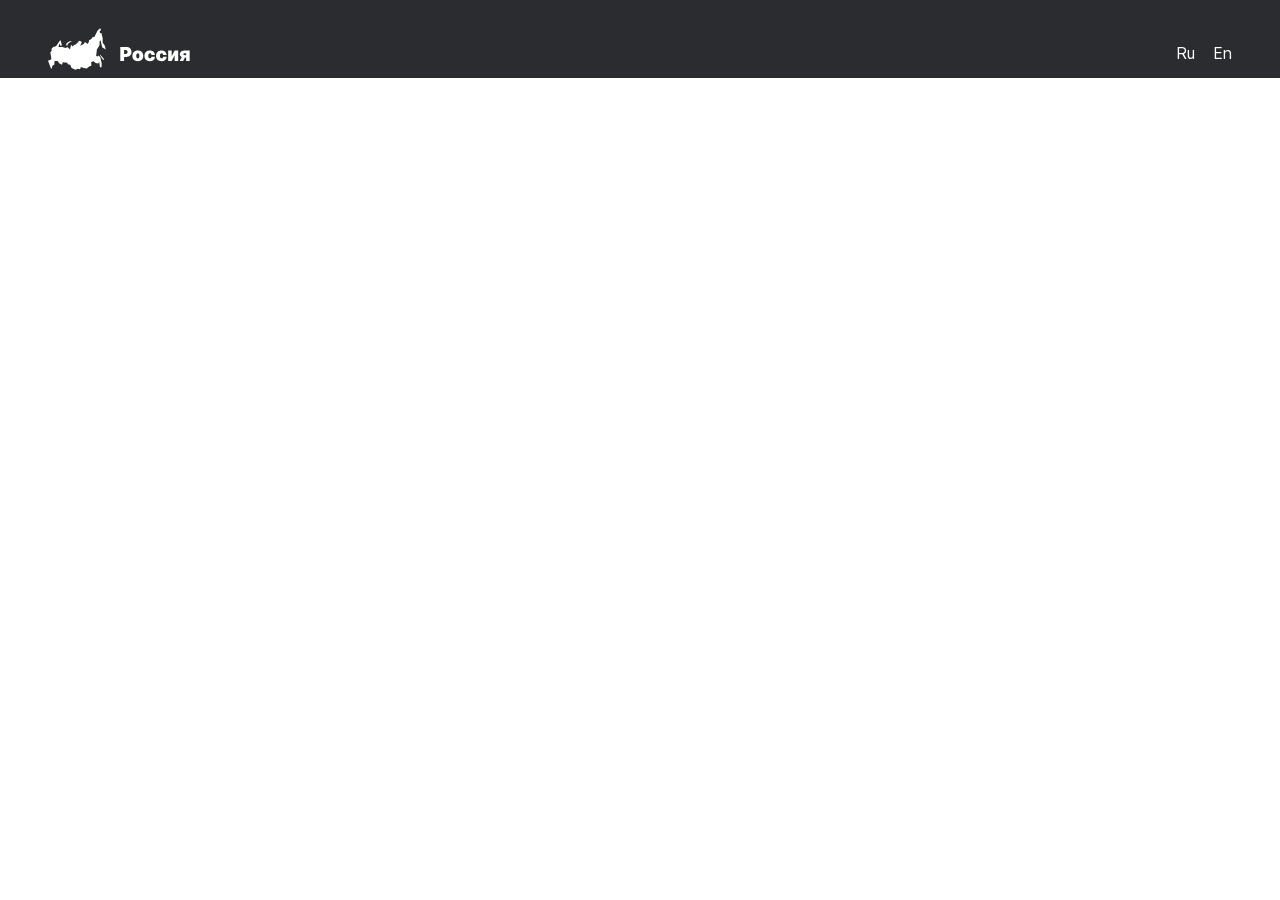
==== index.html @ d2af9303 "Block Header" ====
<!DOCTYPE html>
<html lang="ru">

<head>
  <meta charset="UTF-8" />
  <link rel="stylesheet" href="./pages/index.css" />
  <meta name="viewport" content="width=device-width, initial-scale=1.0" />
  <title>Научиться учиться</title>
</head>

<body>
  <div class="page">
    <header class="header">
      <img src="./images/header-logo.svg" alt="logo Russia Map" class="header__logo" />
      <ul class="header__langs">
        <li class="header__lang"><a class="header__lang-link" href="#">Ru</a></li> 
        <li class="header__lang"><a class="header__lang-link" href="#">En</a></li> 
      </ul>
    </header>
    <main class="content">

    </main>
  </div>
</body>


</body>

</html>
---- pages/index.css ----
@import url(../vendor/normalize.css);

@import url(../vendor/font.css);

@import url(../blocks/page/page.css);

@import url(../blocks/header/header.css);
@import url(../blocks/header/__lang-link/header__lang-link.css);
@import url(../blocks/header/__logo/header__logo.css);
@import url(../blocks/header/__lang/header__lang.css);
@import url(../blocks/header/__langs/header__langs.css);
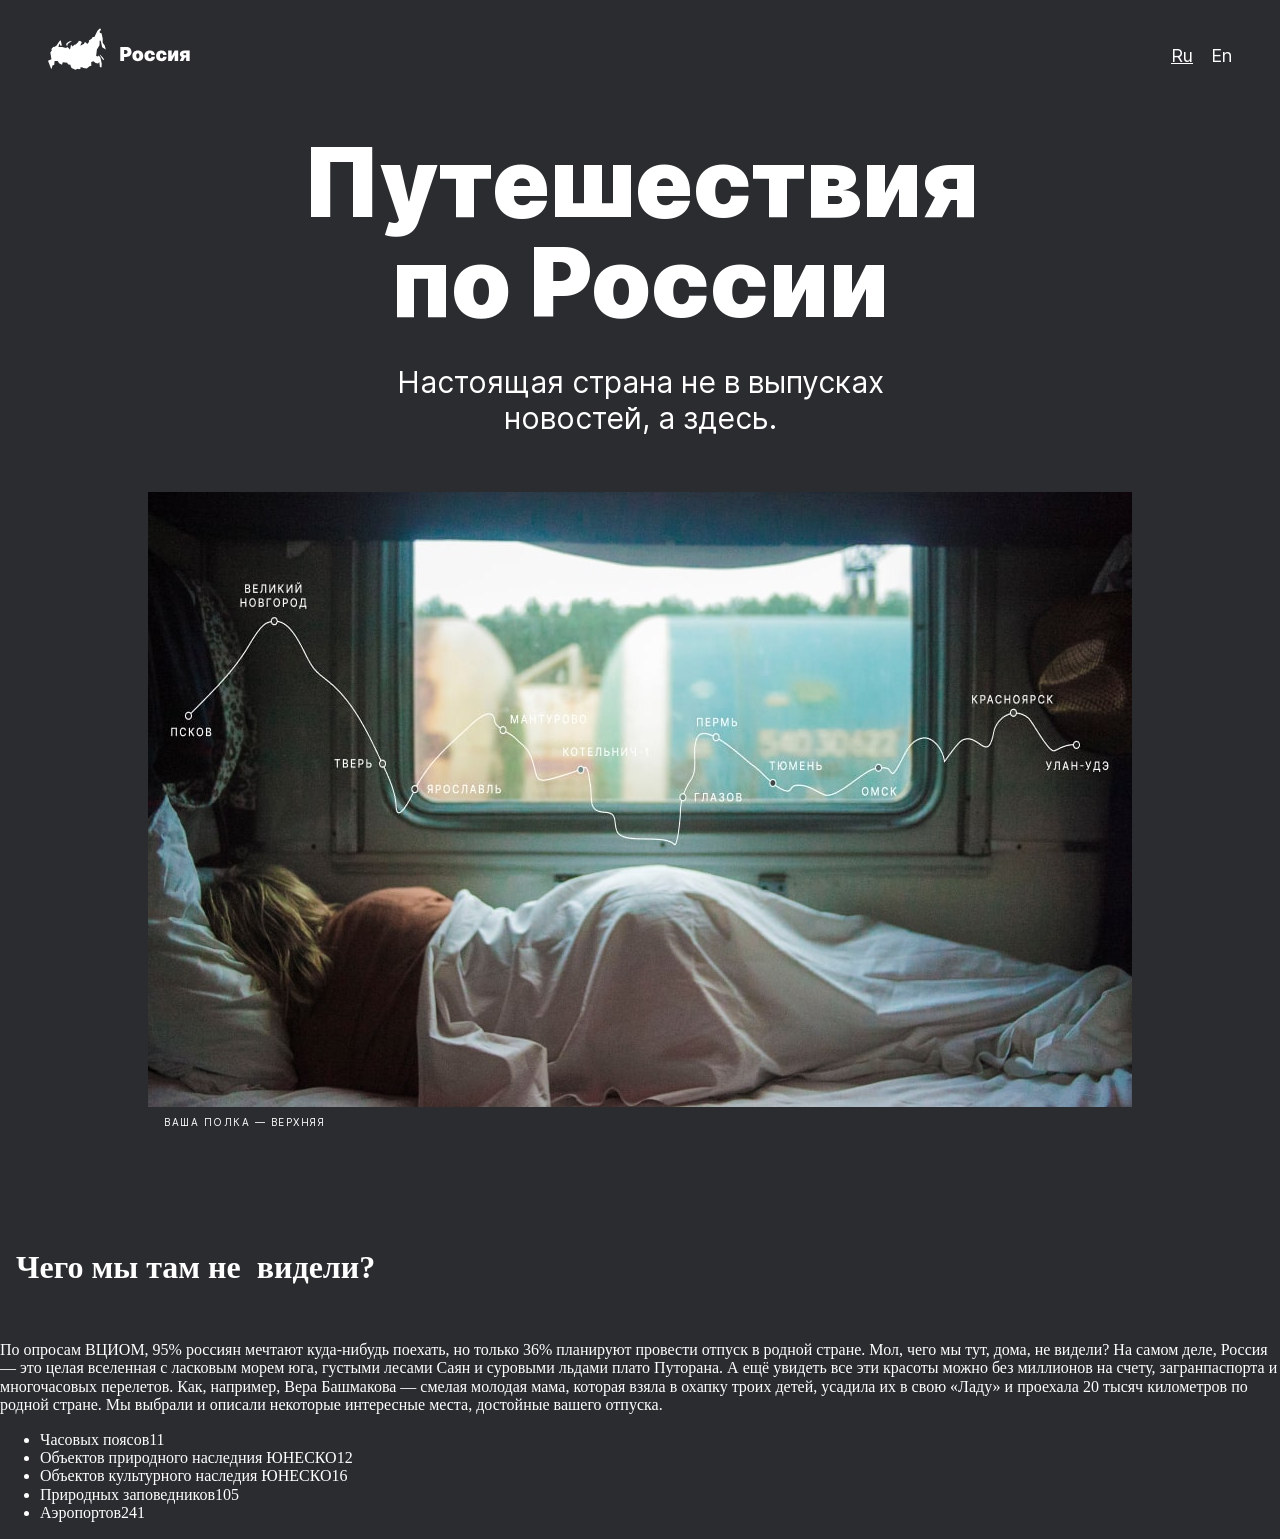
==== commit 2189c033: "Второй подход" ====
--- a/index.html
+++ b/index.html
@@ -13,11 +13,33 @@
     <header class="header">
       <img src="./images/header-logo.svg" alt="logo Russia Map" class="header__logo" />
       <ul class="header__langs">
-        <li class="header__lang"><a class="header__lang-link" href="#">Ru</a></li> 
+        <li class="header__lang"><a class="header__lang-link header__lang-link_active" href="#">Ru</a></li> 
         <li class="header__lang"><a class="header__lang-link" href="#">En</a></li> 
       </ul>
     </header>
     <main class="content">
+      <div class="lead">
+        <h1 class="lead__title">Путешествия по России</h1>
+        <h2 class="lead__subtitle">Настоящая страна не в выпусках новостей, а здесь.</h2>
+        <img src="./images/lead-polka.jpg" class="lead__image" alt="Photo train">
+        <p class="lead__caption">ваша полка — верхняя</p>
+      </div>
+      <div class="intro">
+        <h1 class="intro__title">Чего мы там не&nbsp; видели?</h1>
+        <p>
+          По опросам ВЦИОМ, 95% россиян мечтают куда-нибудь поехать, но только 36% планируют провести отпуск в родной стране. Мол, чего мы тут, дома, не видели? На самом деле, Россия — это целая вселенная с ласковым морем юга, густыми лесами Саян и суровыми льдами плато Путорана. А ещё увидеть все эти красоты можно без миллионов на счету, загранпаспорта и многочасовых перелетов. Как, например, Вера Башмакова — смелая молодая мама, которая взяла в охапку троих детей, усадила их в свою «Ладу» 
+          и проехала 20 тысяч километров по родной стране. Мы выбрали и описали некоторые интересные места, достойные вашего отпуска.
+        </p>
+        <ul class="intro__lists">
+          <li class="intro__list">Часовых поясов<span class="intro__list-light">11</span></li>
+          <li class="intro__list">Объектов природного наследния ЮНЕСКО<span class="intro__list-light">12</span></li>
+          <li class="intro__list">Объектов культурного наследия ЮНЕСКО<span class="intro__list-light">16</span></li>
+          <li class="intro__list">Природных заповедников<span class="intro__list-light">105</span></li>
+          <li class="intro__list">Аэропортов<span class="intro__list-light">241</span></li>
+        </ul>
+        
+
+      </div>
 
     </main>
   </div>
--- a/pages/index.css
+++ b/pages/index.css
@@ -8,4 +8,17 @@
 @import url(../blocks/header/__lang-link/header__lang-link.css);
 @import url(../blocks/header/__logo/header__logo.css);
 @import url(../blocks/header/__lang/header__lang.css);
-@import url(../blocks/header/__langs/header__langs.css);+@import url(../blocks/header/__langs/header__langs.css);
+@import url(../blocks/header/__lang-link/_active/header__lang-link_active.css);
+
+
+
+@import url(../blocks/lead/__caption/lead__caption.css);
+@import url(../blocks/lead/__image/lead__image.css);
+@import url(../blocks/lead/__subtitle/lead__subtitle.css);
+@import url(../blocks/lead/__title/lead__title.css);
+@import url(../blocks/lead/lead.css);
+
+@import url(../blocks/intro/__list/intro__list.css);
+@import url(../blocks/intro/__lists/intro__lists.css);
+@import url(../blocks/intro/__title/intro__title.css);
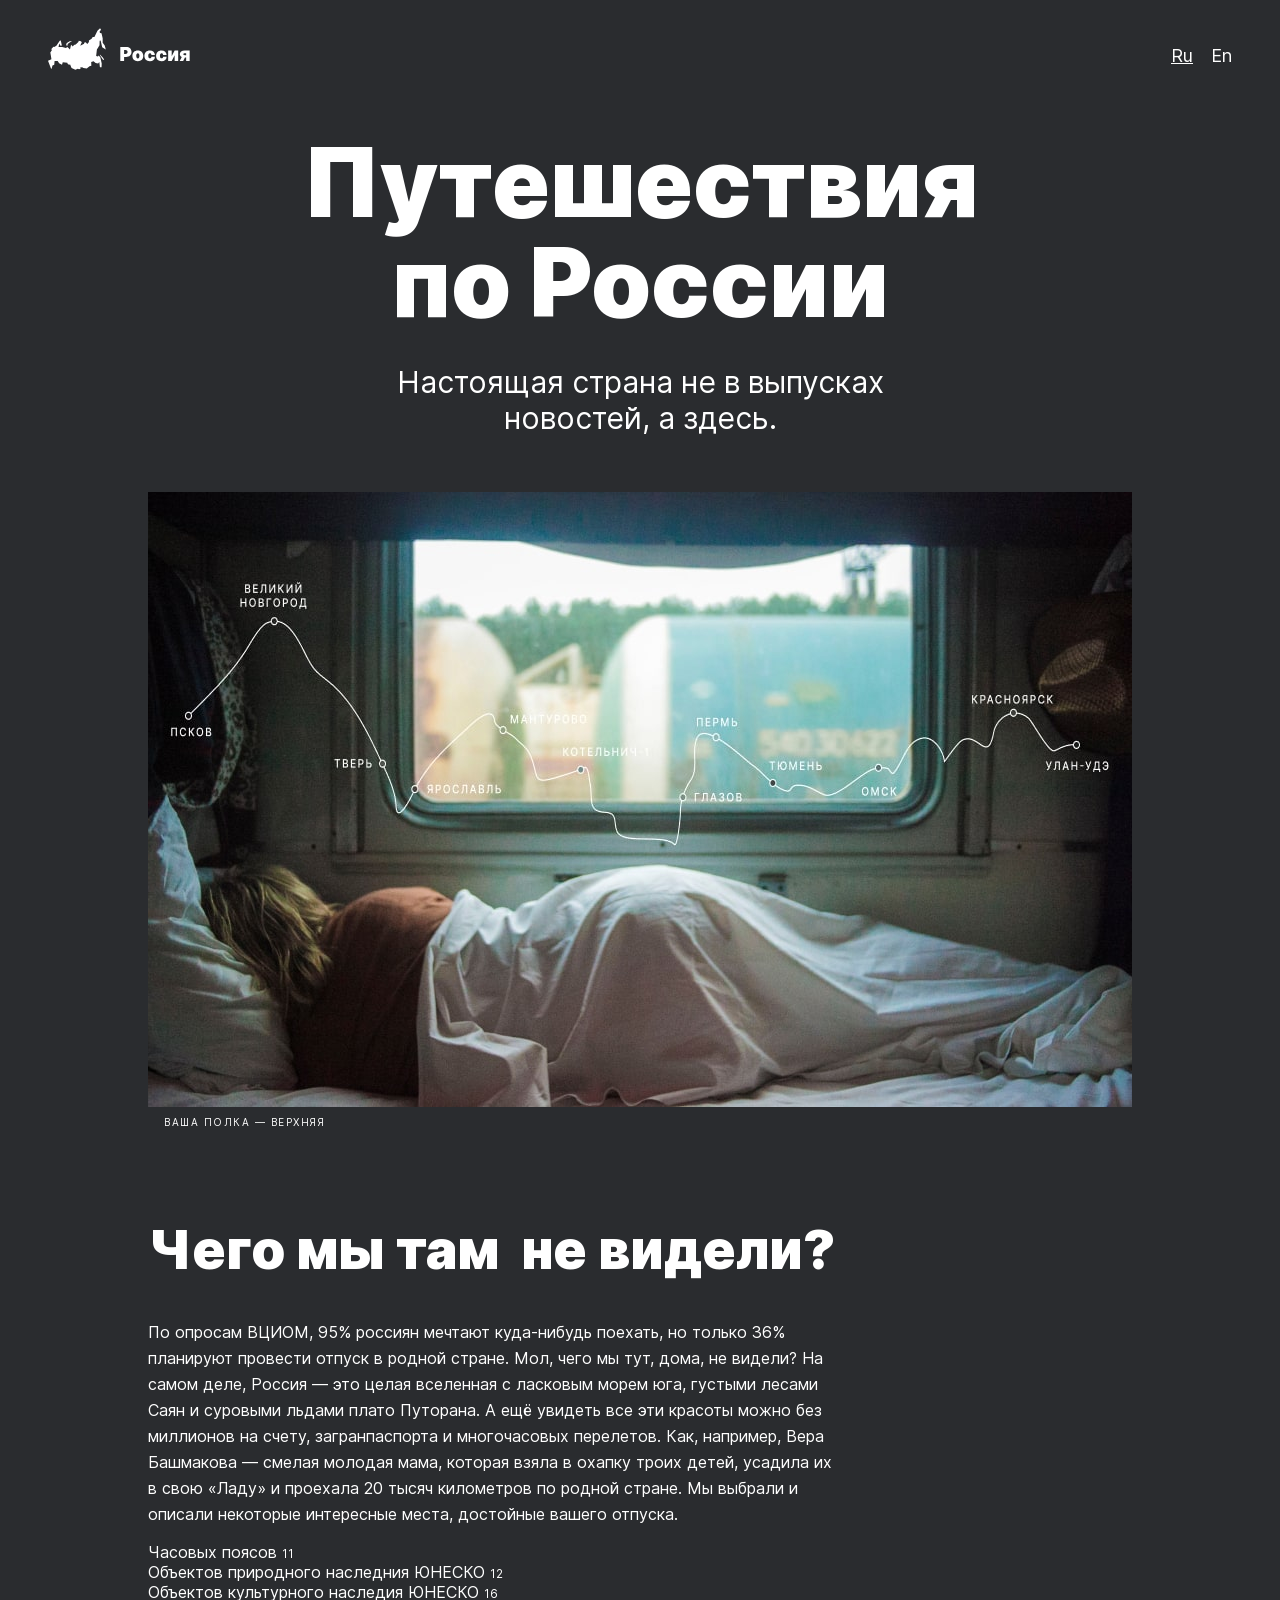
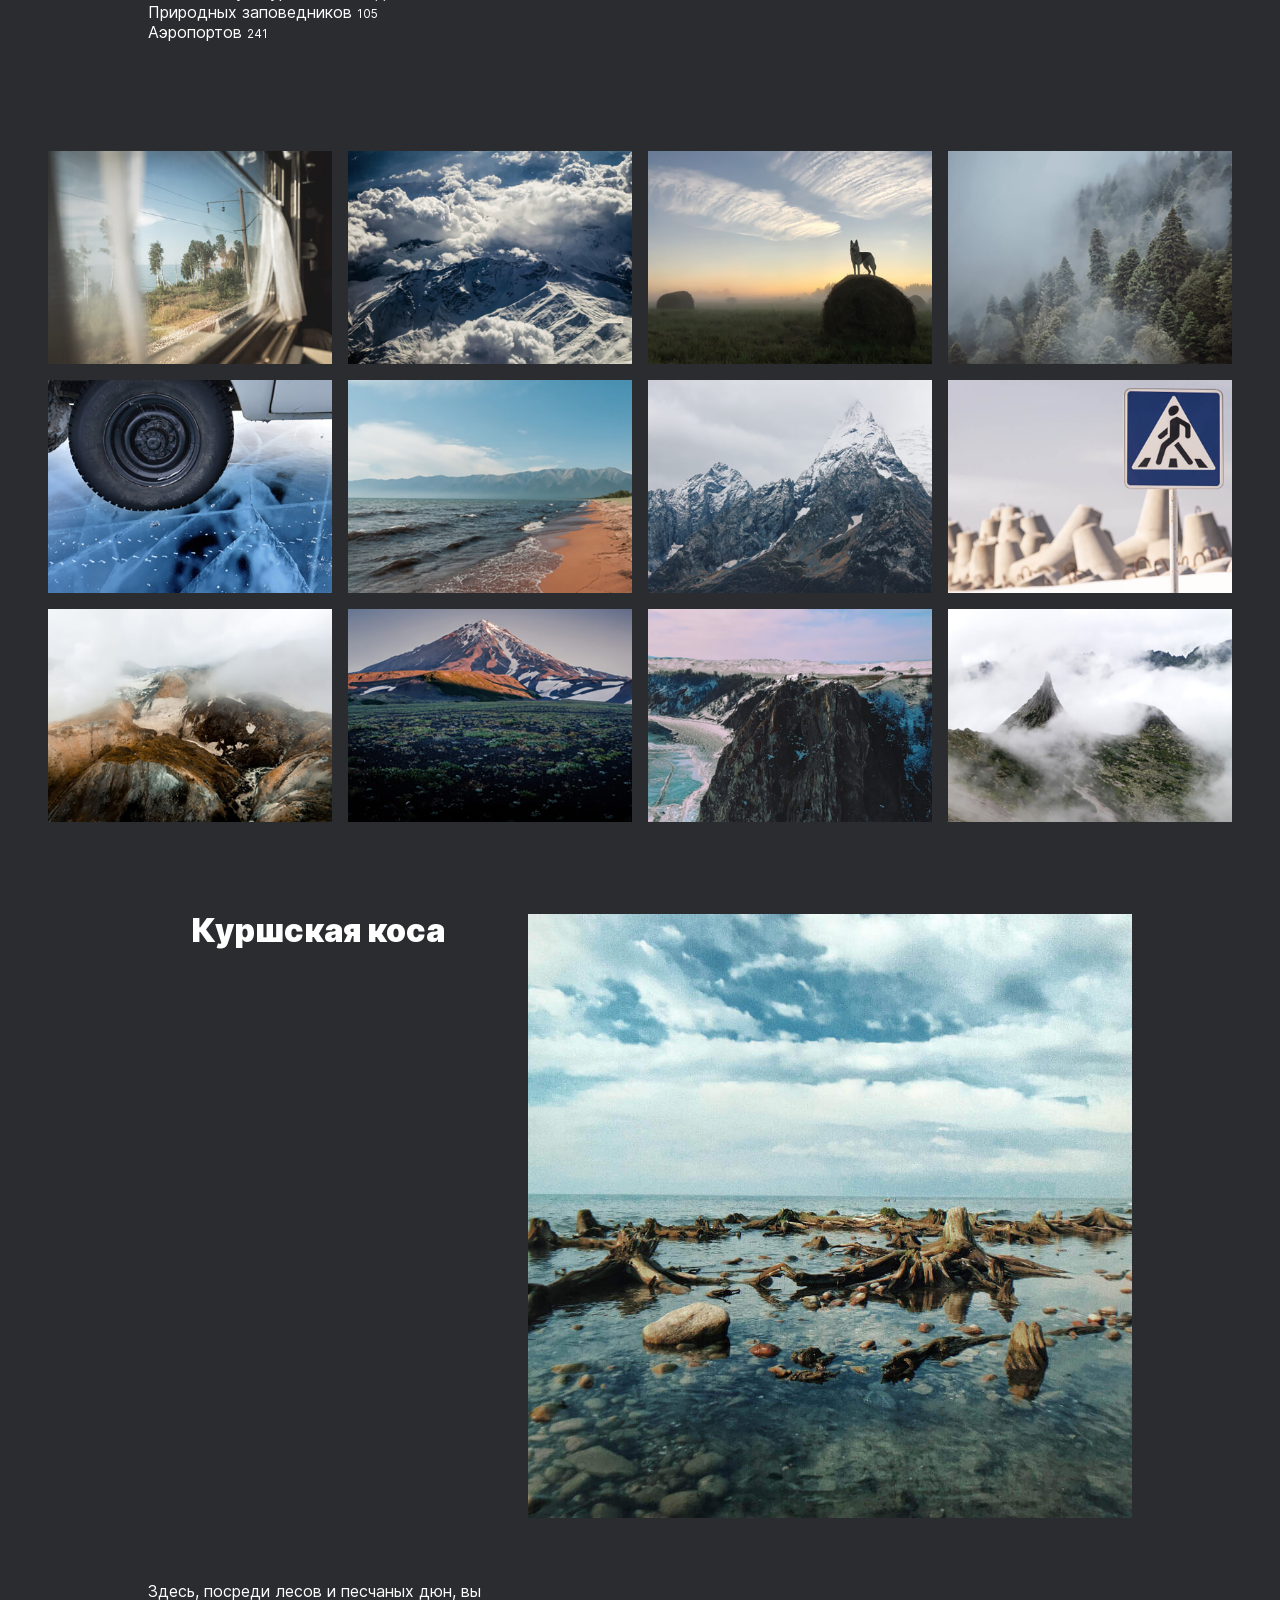
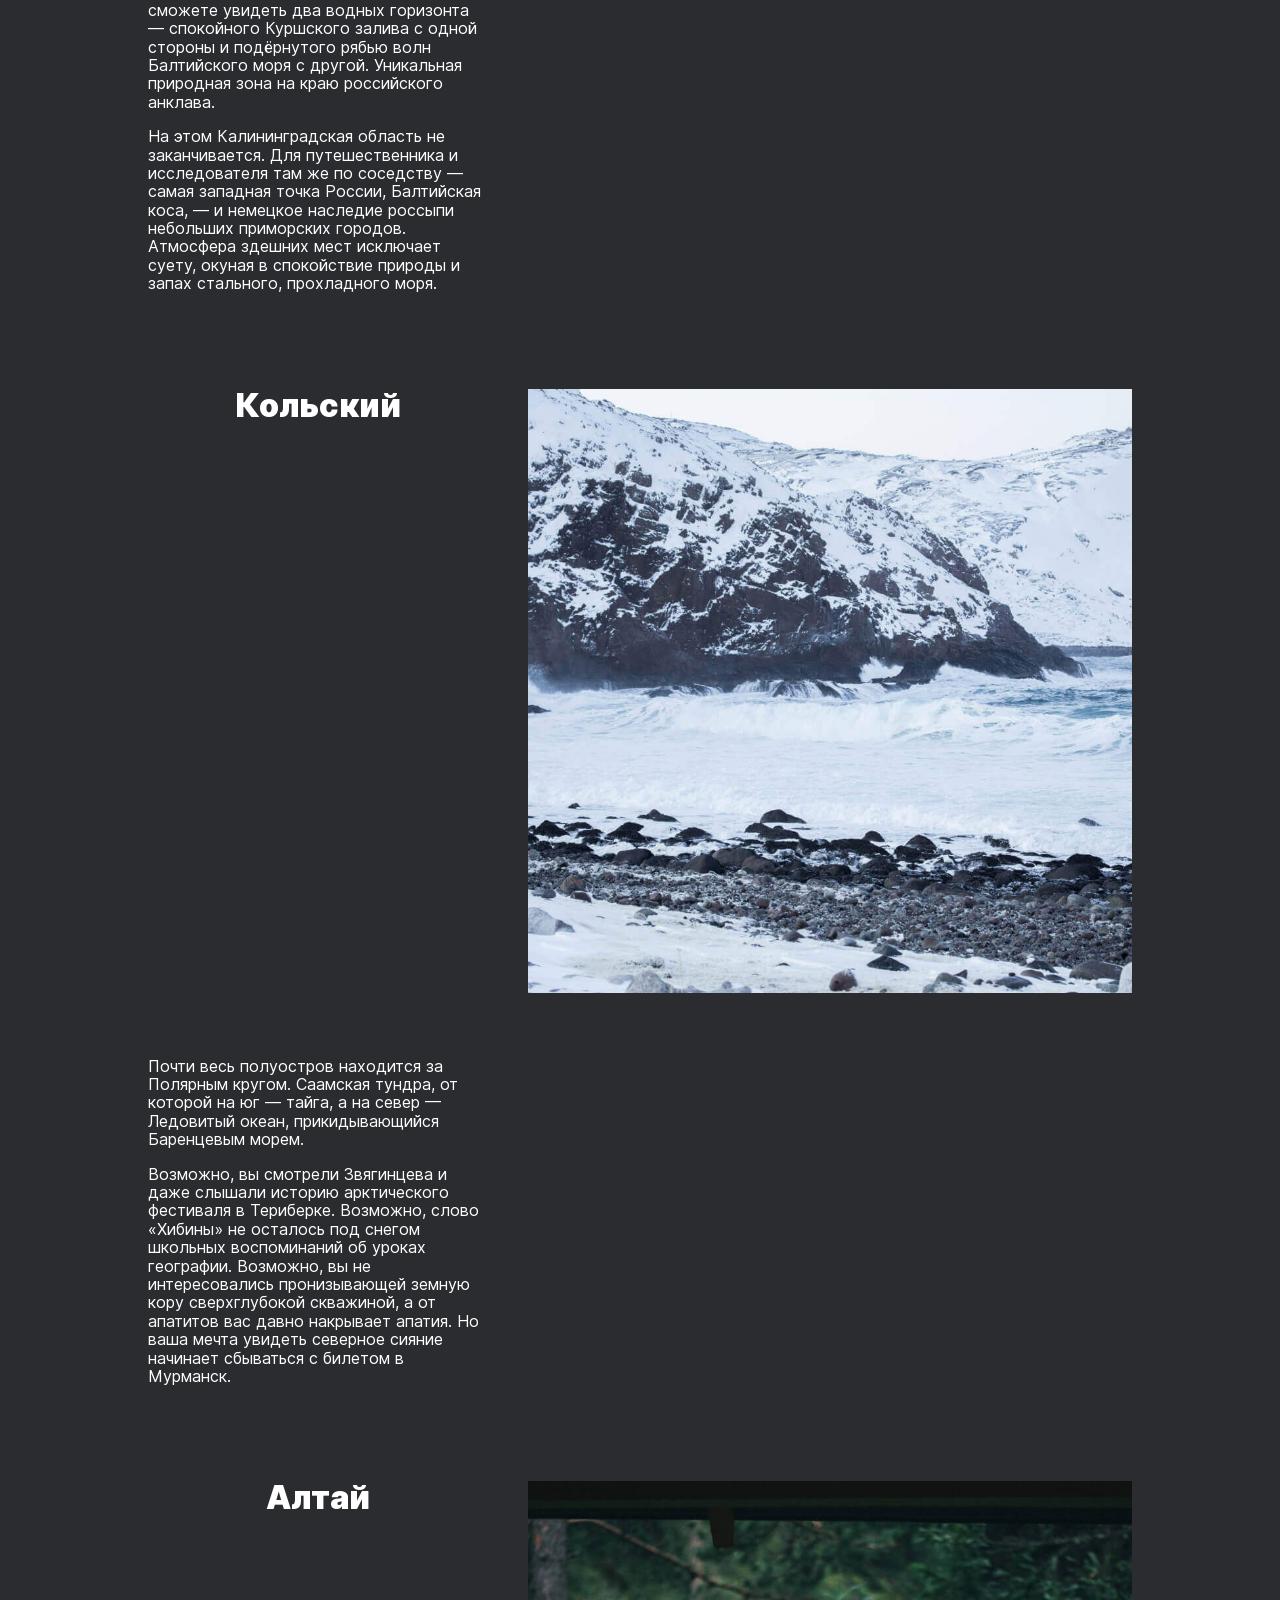
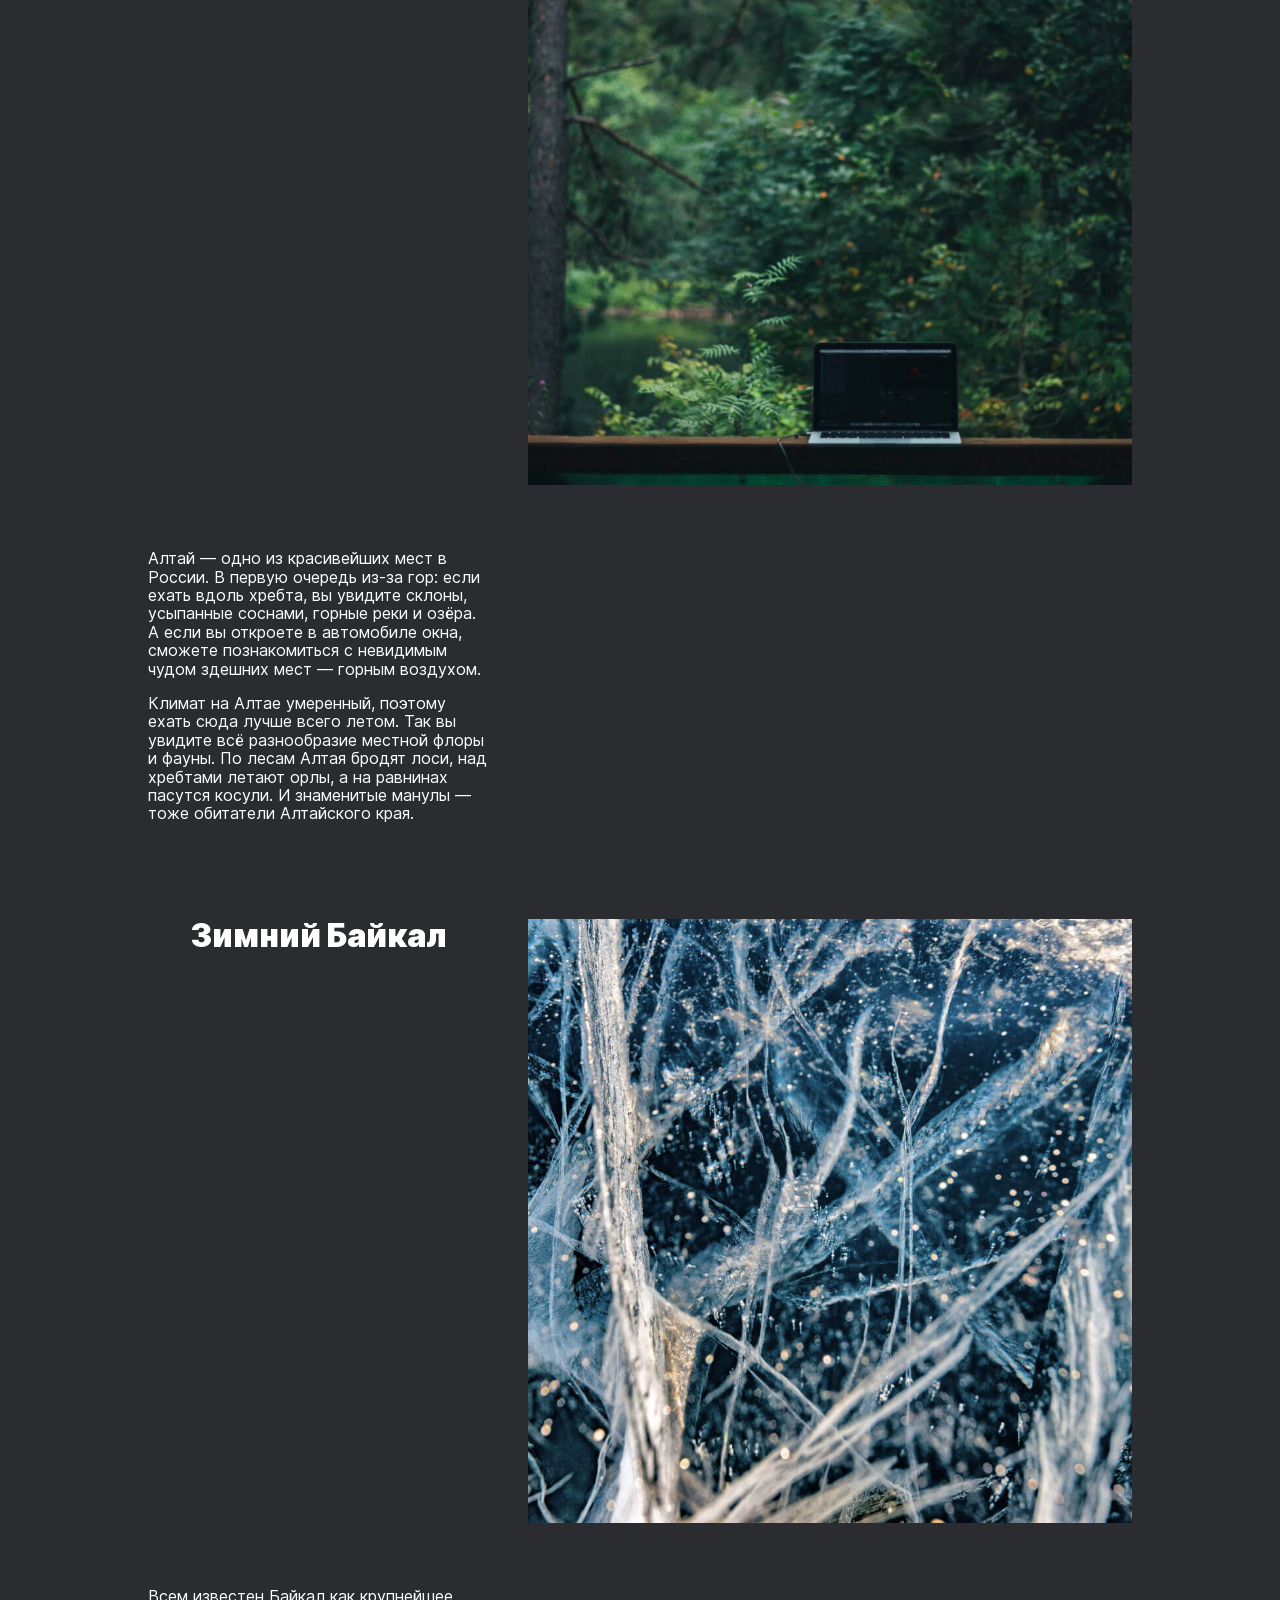
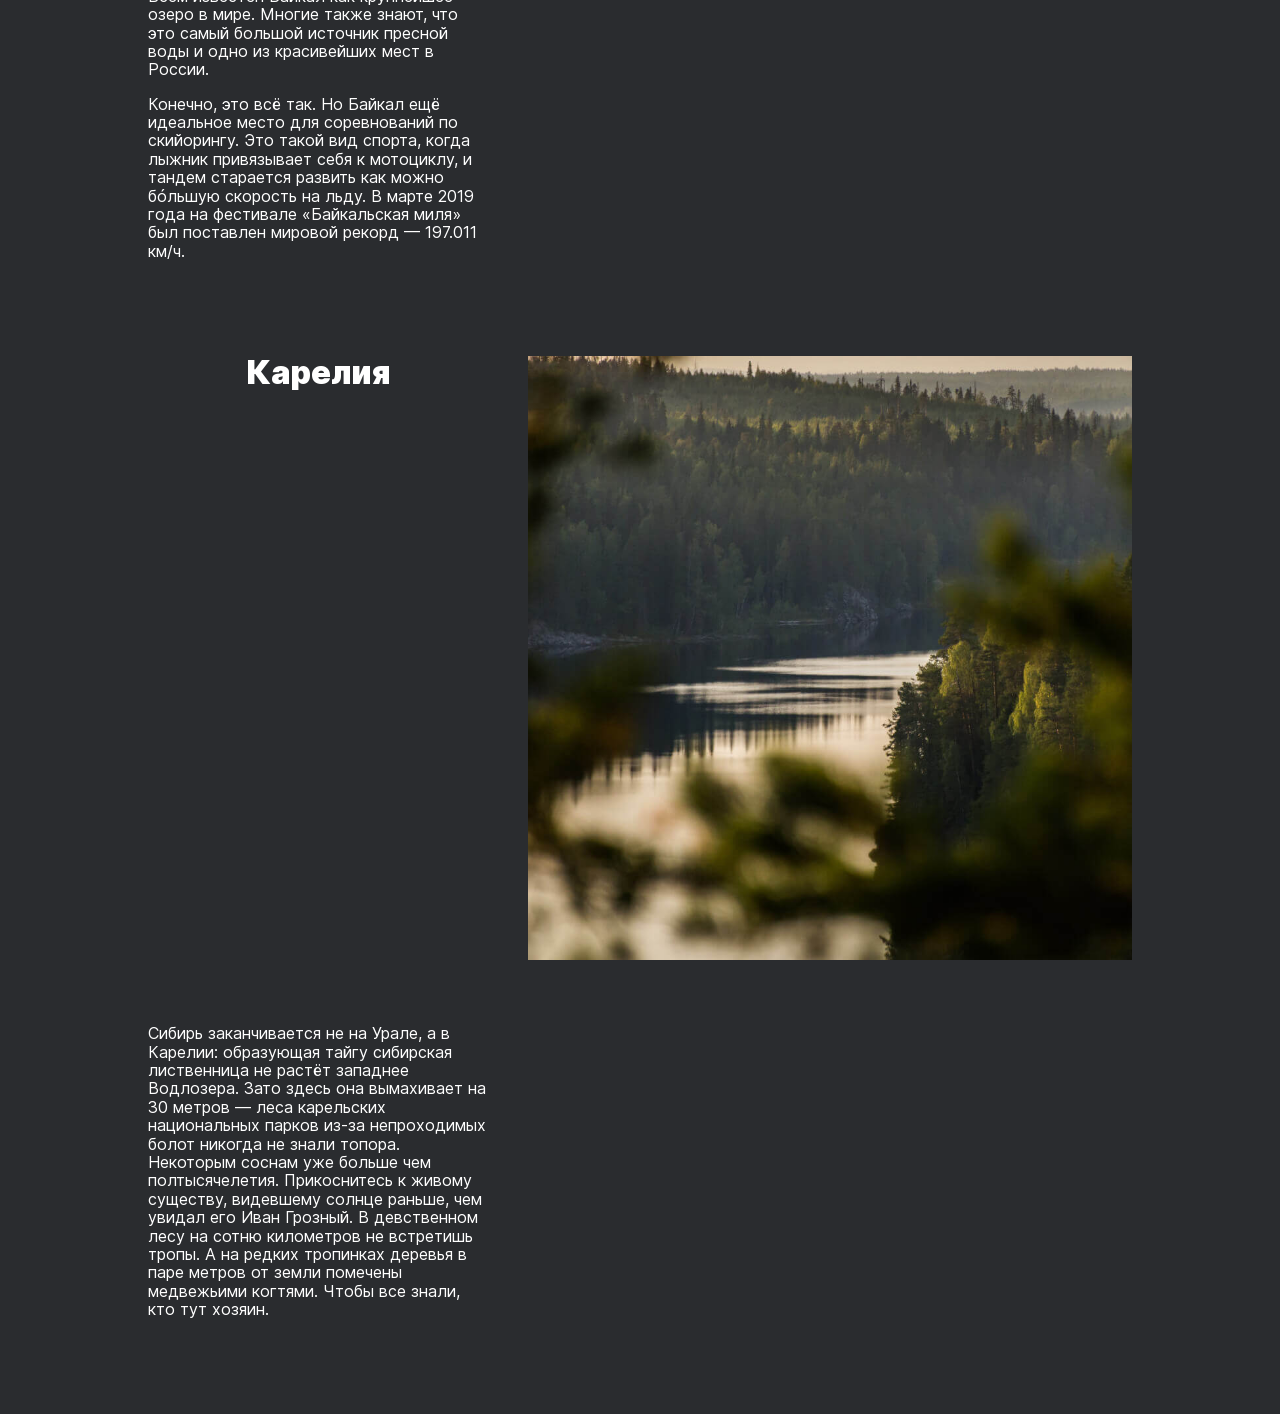
==== commit 7b9e0e95: "Третий подход" ====
--- a/index.html
+++ b/index.html
@@ -5,7 +5,7 @@
   <meta charset="UTF-8" />
   <link rel="stylesheet" href="./pages/index.css" />
   <meta name="viewport" content="width=device-width, initial-scale=1.0" />
-  <title>Научиться учиться</title>
+  <title>Путешествия по России</title>
 </head>
 
 <body>
@@ -18,28 +18,129 @@
       </ul>
     </header>
     <main class="content">
-      <div class="lead">
+      <section class="lead">
         <h1 class="lead__title">Путешествия по России</h1>
         <h2 class="lead__subtitle">Настоящая страна не в выпусках новостей, а здесь.</h2>
         <img src="./images/lead-polka.jpg" class="lead__image" alt="Photo train">
         <p class="lead__caption">ваша полка — верхняя</p>
-      </div>
-      <div class="intro">
-        <h1 class="intro__title">Чего мы там не&nbsp; видели?</h1>
-        <p>
-          По опросам ВЦИОМ, 95% россиян мечтают куда-нибудь поехать, но только 36% планируют провести отпуск в родной стране. Мол, чего мы тут, дома, не видели? На самом деле, Россия — это целая вселенная с ласковым морем юга, густыми лесами Саян и суровыми льдами плато Путорана. А ещё увидеть все эти красоты можно без миллионов на счету, загранпаспорта и многочасовых перелетов. Как, например, Вера Башмакова — смелая молодая мама, которая взяла в охапку троих детей, усадила их в свою «Ладу» 
+      </section>
+      <section class="intro">
+        <h2 class="intro__title">Чего мы там&nbsp; не видели?</h2>
+        <p class="intro__text">
+          По опросам ВЦИОМ, 95% россиян мечтают куда-нибудь поехать,
+          но только 36% планируют провести отпуск в родной стране. Мол, чего мы тут, дома, не видели?
+          На самом деле, Россия — это целая вселенная с ласковым морем юга, густыми лесами Саян и суровыми льдами плато Путорана.
+          А ещё увидеть все эти красоты можно без миллионов на счету, загранпаспорта и многочасовых перелетов.
+          Как, например, Вера Башмакова — смелая молодая мама, которая взяла в охапку троих детей, усадила их в свою «Ладу»
           и проехала 20 тысяч километров по родной стране. Мы выбрали и описали некоторые интересные места, достойные вашего отпуска.
+      
         </p>
         <ul class="intro__lists">
-          <li class="intro__list">Часовых поясов<span class="intro__list-light">11</span></li>
-          <li class="intro__list">Объектов природного наследния ЮНЕСКО<span class="intro__list-light">12</span></li>
-          <li class="intro__list">Объектов культурного наследия ЮНЕСКО<span class="intro__list-light">16</span></li>
-          <li class="intro__list">Природных заповедников<span class="intro__list-light">105</span></li>
-          <li class="intro__list">Аэропортов<span class="intro__list-light">241</span></li>
+          <li class="intro__list">Часовых поясов <span class="intro__list-light">11</span></li>
+          <li class="intro__list">Объектов природного наследния ЮНЕСКО <span class="intro__list-light">12</span></li>
+          <li class="intro__list">Объектов культурного наследия ЮНЕСКО <span class="intro__list-light">16</span></li>
+          <li class="intro__list">Природных заповедников <span class="intro__list-light">105</span></li>
+          <li class="intro__list">Аэропортов <span class="intro__list-light">241</span></li>
         </ul>
-        
+      </section>
+      
+      <section class="photo-grid">
+        <img class="photo-grid__img" src="./images/photo-grid-train.jpg" alt="Поезд">
+        <img class="photo-grid__img" src="./images/photo-grid-atharva-tulsi.jpg" alt="Тулси">
+        <img class="photo-grid__img" src="./images/photo-grid-tuman.jpg" alt="Туман">
+        <img class="photo-grid__img" src="./images/photo-grid-sochi.jpg" alt="Сочи">
+        <img class="photo-grid__img" src="./images/photo-grid-arisa.jpg" alt="Ариса">
+        <img class="photo-grid__img" src="./images/photo-grid-baikal.jpg" alt="Байкал фото 1">
+        <img class="photo-grid__img" src="./images/photo-grid-elbrus.jpg" alt="Эльбрус">
+        <img class="photo-grid__img" src="./images/photo-grid-kondratiev.jpg" alt="Кондратьев">
+        <img class="photo-grid__img" src="./images/photo-grid-kamchatka-1.jpg" alt="Камчатка фото 1">
+        <img class="photo-grid__img" src="./images/photo-grid-kamchatka-2.jpg" alt="Камчатка фото 2">
+        <img class="photo-grid__img" src="./images/photo-grid-baikal-2.jpg" alt="Байкал фото 2">
+        <img class="photo-grid__img" src="./images/photo-grid-ergaki.jpg" alt="Ергаки">
+      </section>
 
-      </div>
+      <section class="places">
+        <div class="place">
+          <h2 class="place__title">Куршская коса</h2>
+          <div class="place__website">
+            <p class="place__subtitle">URL</p>
+            <a class="place__url" href="#">park-kosa.ru</a>
+          </div>
+          <img alt="Куршская коса" src="./images/place-kosa.jpg" class="place__image">
+          <div class="place__text">
+            <p class="place_paragraph">Здесь, посреди лесов и песчаных дюн, вы сможете увидеть два водных горизонта — спокойного Куршского залива с одной стороны 
+              и подёрнутого рябью волн Балтийского моря 
+              с другой. Уникальная природная зона на краю российского анклава.</p>
+            <p class="place_paragraph">На этом Калининградская область не заканчивается. Для путешественника 
+              и исследователя там же по соседству — самая западная точка России, Балтийская коса, — 
+              и немецкое наследие россыпи небольших приморских городов. Атмосфера здешних мест исключает суету, окуная в спокойствие природы 
+              и запах стального, прохладного моря.</p>
+          </div>
+        </div>
+
+        <div class="place">
+          <h2 class="place__title">Кольский</h2>
+          <div class="place__website">
+            <p class="place__subtitle">URL</p>
+            <a class="place__url" href="#">National Geographic</a>
+          </div>
+          <img alt="Кольский" src="./images/place-kolsky.jpg" class="place__image">
+          <div class="place__text">
+            <p class="place_paragraph">Почти весь полуостров находится за Полярным кругом. Саамская тундра, от которой на юг — 
+              тайга, а на север — Ледовитый океан, прикидывающийся Баренцевым морем.</p>
+            <p class="place_paragraph">Возможно, вы смотрели Звягинцева и даже слышали историю арктического фестиваля 
+              в Териберке. Возможно, слово «Хибины» не осталось под снегом школьных воспоминаний 
+              об уроках географии. Возможно, вы не интересовались пронизывающей земную кору сверхглубокой скважиной, а от апатитов вас давно накрывает апатия. Но ваша мечта увидеть северное сияние начинает сбываться с билетом
+              в Мурманск.</p>
+          </div>
+        </div>
+
+        <div class="place">
+          <h2 class="place__title">Алтай</h2>
+          <div class="place__website">
+            <p class="place__subtitle">URL</p>
+            <a class="place__url" href="#">Facebook</a>
+          </div>
+          <img alt="Алтай" src="./images/place-altai.jpg" class="place__image">
+          <div class="place__text">
+            <p class="place_paragraph">Алтай — одно из красивейших мест в России. 
+              В первую очередь из-за гор: если ехать вдоль хребта, вы увидите склоны, усыпанные соснами, горные реки и озёра. А если вы откроете 
+              в автомобиле окна, сможете познакомиться 
+              с невидимым чудом здешних мест — горным воздухом.</p>
+            <p class="place_paragraph">Климат на Алтае умеренный, поэтому ехать сюда лучше всего летом. Так вы увидите всё разнообразие местной флоры и фауны. По лесам Алтая бродят лоси, над хребтами летают орлы, 
+              а на равнинах пасутся косули. И знаменитые манулы — тоже обитатели Алтайского края.</p>
+          </div>
+        </div>
+
+        <div class="place">
+          <h2 class="place__title">Зимний Байкал</h2>
+          <div class="place__website">
+            <p class="place__subtitle">URL</p>
+            <a class="place__url" href="#">https://vk.com/baikalmile</a>
+          </div>
+          <img alt="Зимний Байкал" src="./images/place-winter-baikal.jpg" class="place__image">
+          <div class="place__text">
+            <p class="place_paragraph">Всем известен Байкал как крупнейшее озеро 
+              в мире. Многие также знают, что это самый большой источник пресной воды и одно 
+              из красивейших мест в России.</p>
+            <p class="place_paragraph">Конечно, это всё так. Но Байкал ещё идеальное место для соревнований по скийорингу. Это такой вид спорта, когда лыжник привязывает себя к мотоциклу, и тандем старается развить как можно бóльшую скорость на льду. В марте 2019 года на фестивале «Байкальская миля» был поставлен мировой рекорд — 197.011 км/ч.</p>
+          </div>
+        </div>
+
+        <div class="place">
+          <h2 class="place__title">Карелия</h2>
+          <div class="place__website">
+            <p class="place__subtitle">URL</p>
+            <a class="place__url" href="#">http://vodlozero.ru/</a>
+          </div>
+          <img alt="Карелия" src="./images/place-karelia.jpg" class="place__image">
+          <div class="place__text">
+            <p class="place_paragraph">Сибирь заканчивается не на Урале, а в Карелии: образующая тайгу сибирская лиственница не растёт западнее Водлозера. Зато здесь она вымахивает на 30 метров — леса карельских национальных парков из-за непроходимых болот никогда не знали топора. Некоторым соснам уже больше чем полтысячелетия. Прикоснитесь к живому существу, видевшему солнце раньше, чем увидал его Иван Грозный. В девственном лесу на сотню километров не встретишь тропы. А на редких тропинках деревья в паре метров от земли помечены медвежьими когтями. Чтобы все знали, кто тут хозяин.</p>
+          </div>
+        </div>
+
+
+      </section>
 
     </main>
   </div>
--- a/pages/index.css
+++ b/pages/index.css
@@ -22,3 +22,24 @@
 @import url(../blocks/intro/__list/intro__list.css);
 @import url(../blocks/intro/__lists/intro__lists.css);
 @import url(../blocks/intro/__title/intro__title.css);
+@import url(../blocks/intro/__text/intro__text.css);
+@import url(../blocks/intro/intro.css);
+@import url(../blocks/intro/__list-light/intro__list-light.css);
+
+@import url(../blocks/content/content.css);
+
+@import url(../blocks/photo-grid/photo-grid.css);
+@import url(../blocks/photo-grid/__img/photo-grid__img.css);
+
+@import url(../blocks/place/__paragraph/place__paragraph.css);
+@import url(../blocks/place/__subtitle/place__subtitle.css);
+@import url(../blocks/place/__text/place__text.css);
+@import url(../blocks/place/__title/place__title.css);
+@import url(../blocks/place/__url/place__url.css);
+@import url(../blocks/place/__website/place__website.css);
+@import url(../blocks/place/place.css);
+@import url(../blocks/place/__image/place__image.css);
+
+@import url(../blocks/places/places.css);
+
+
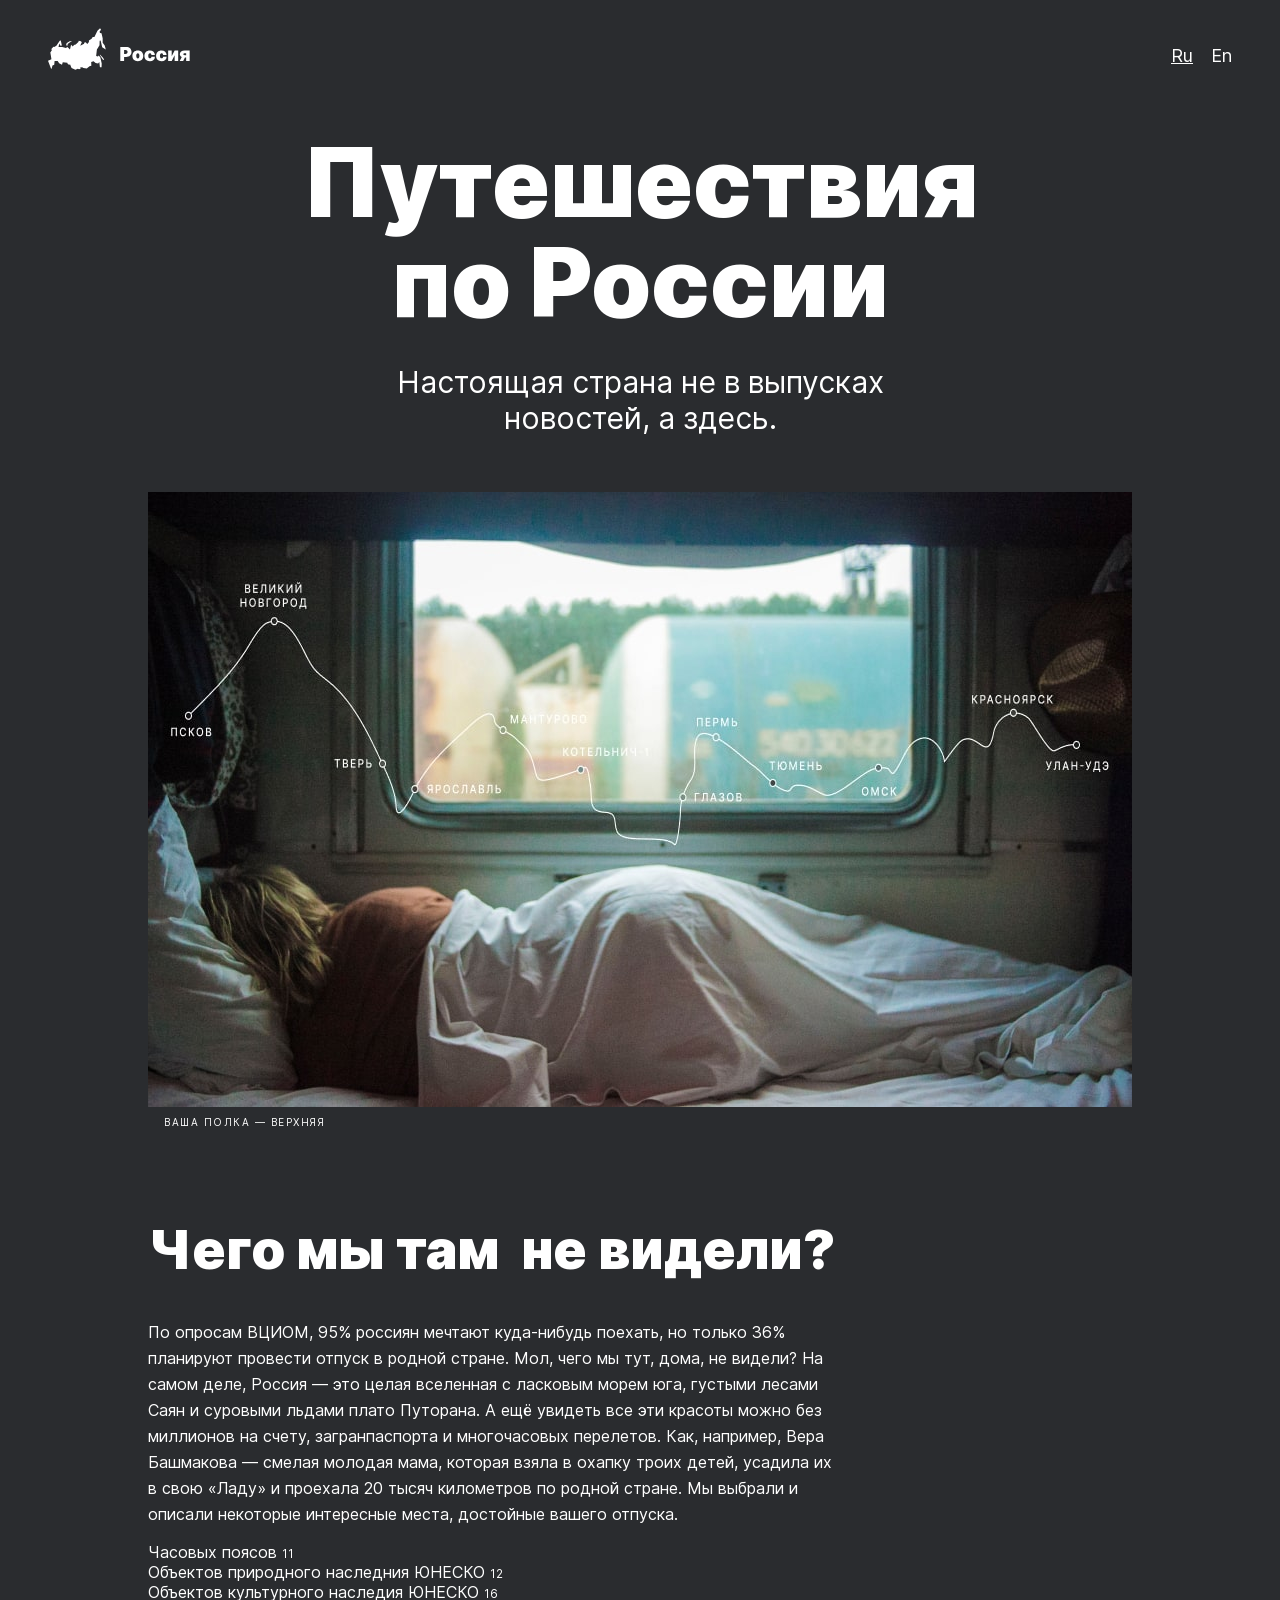
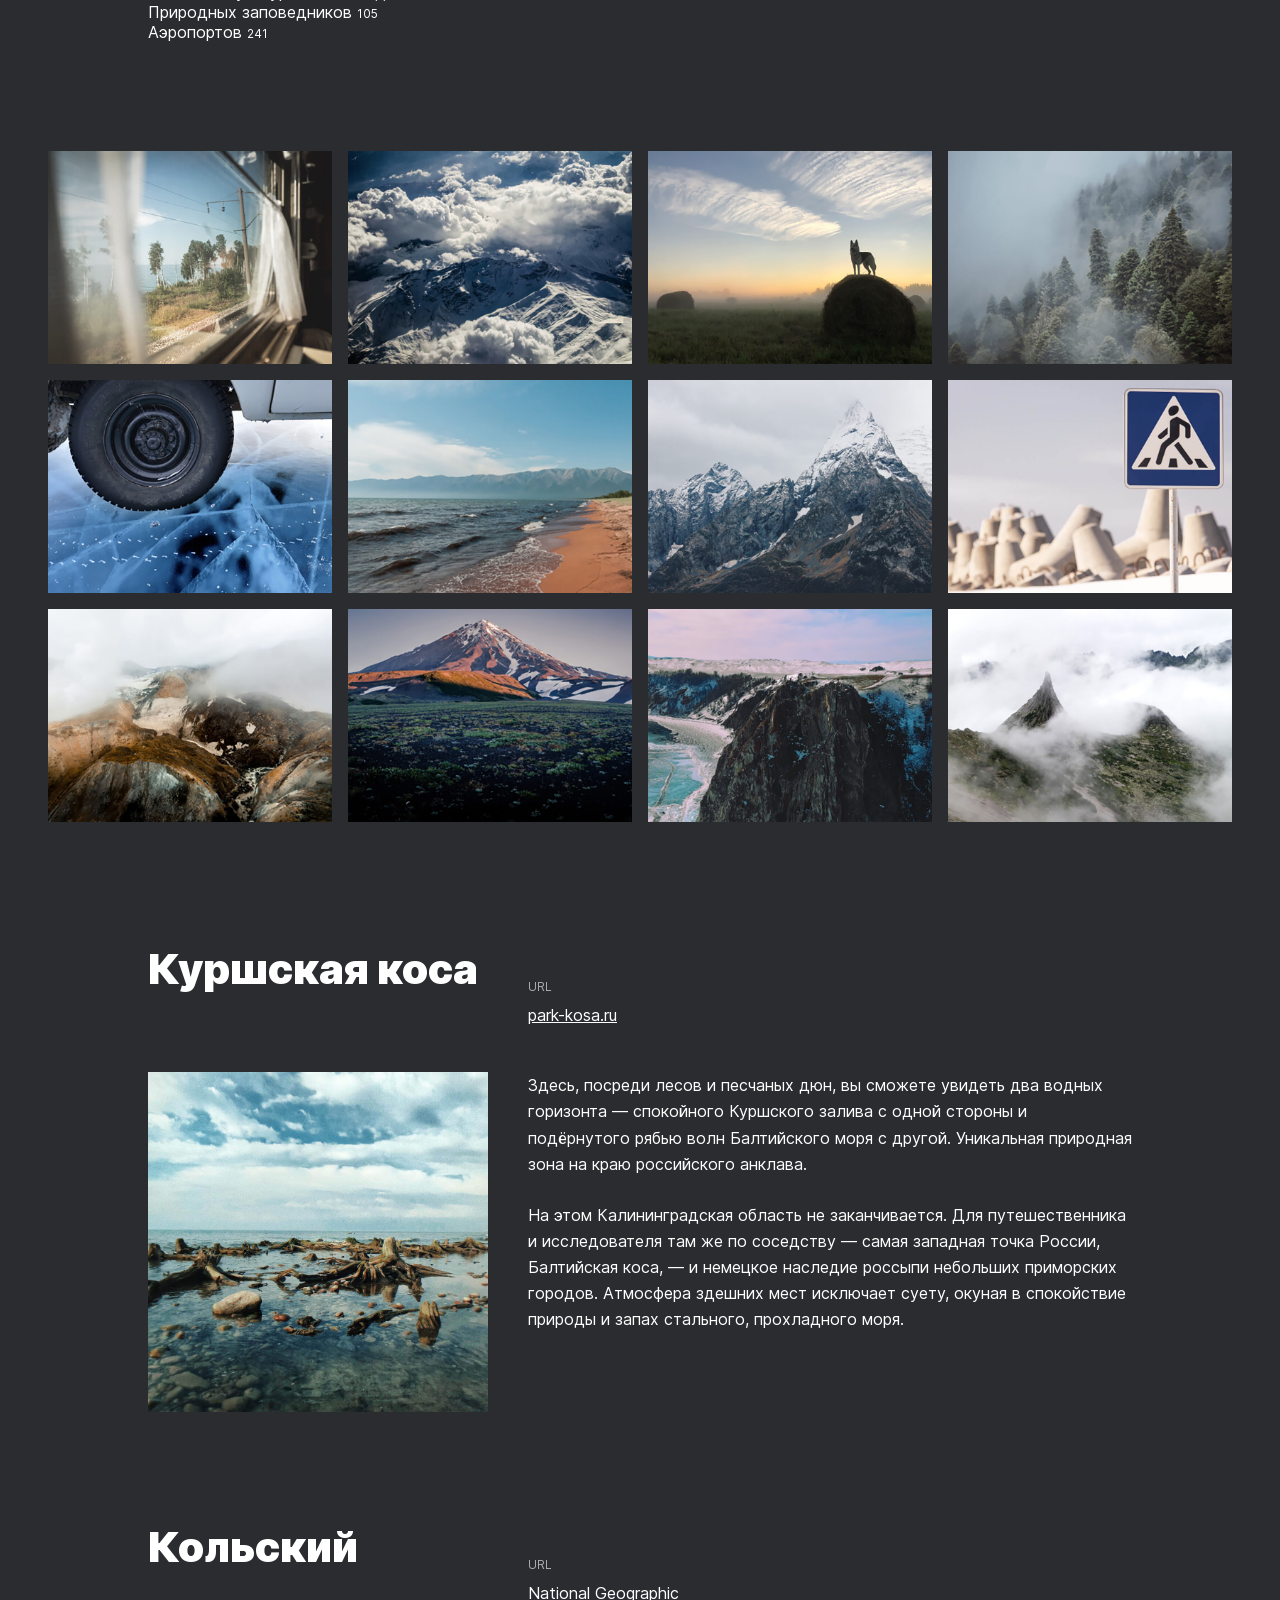
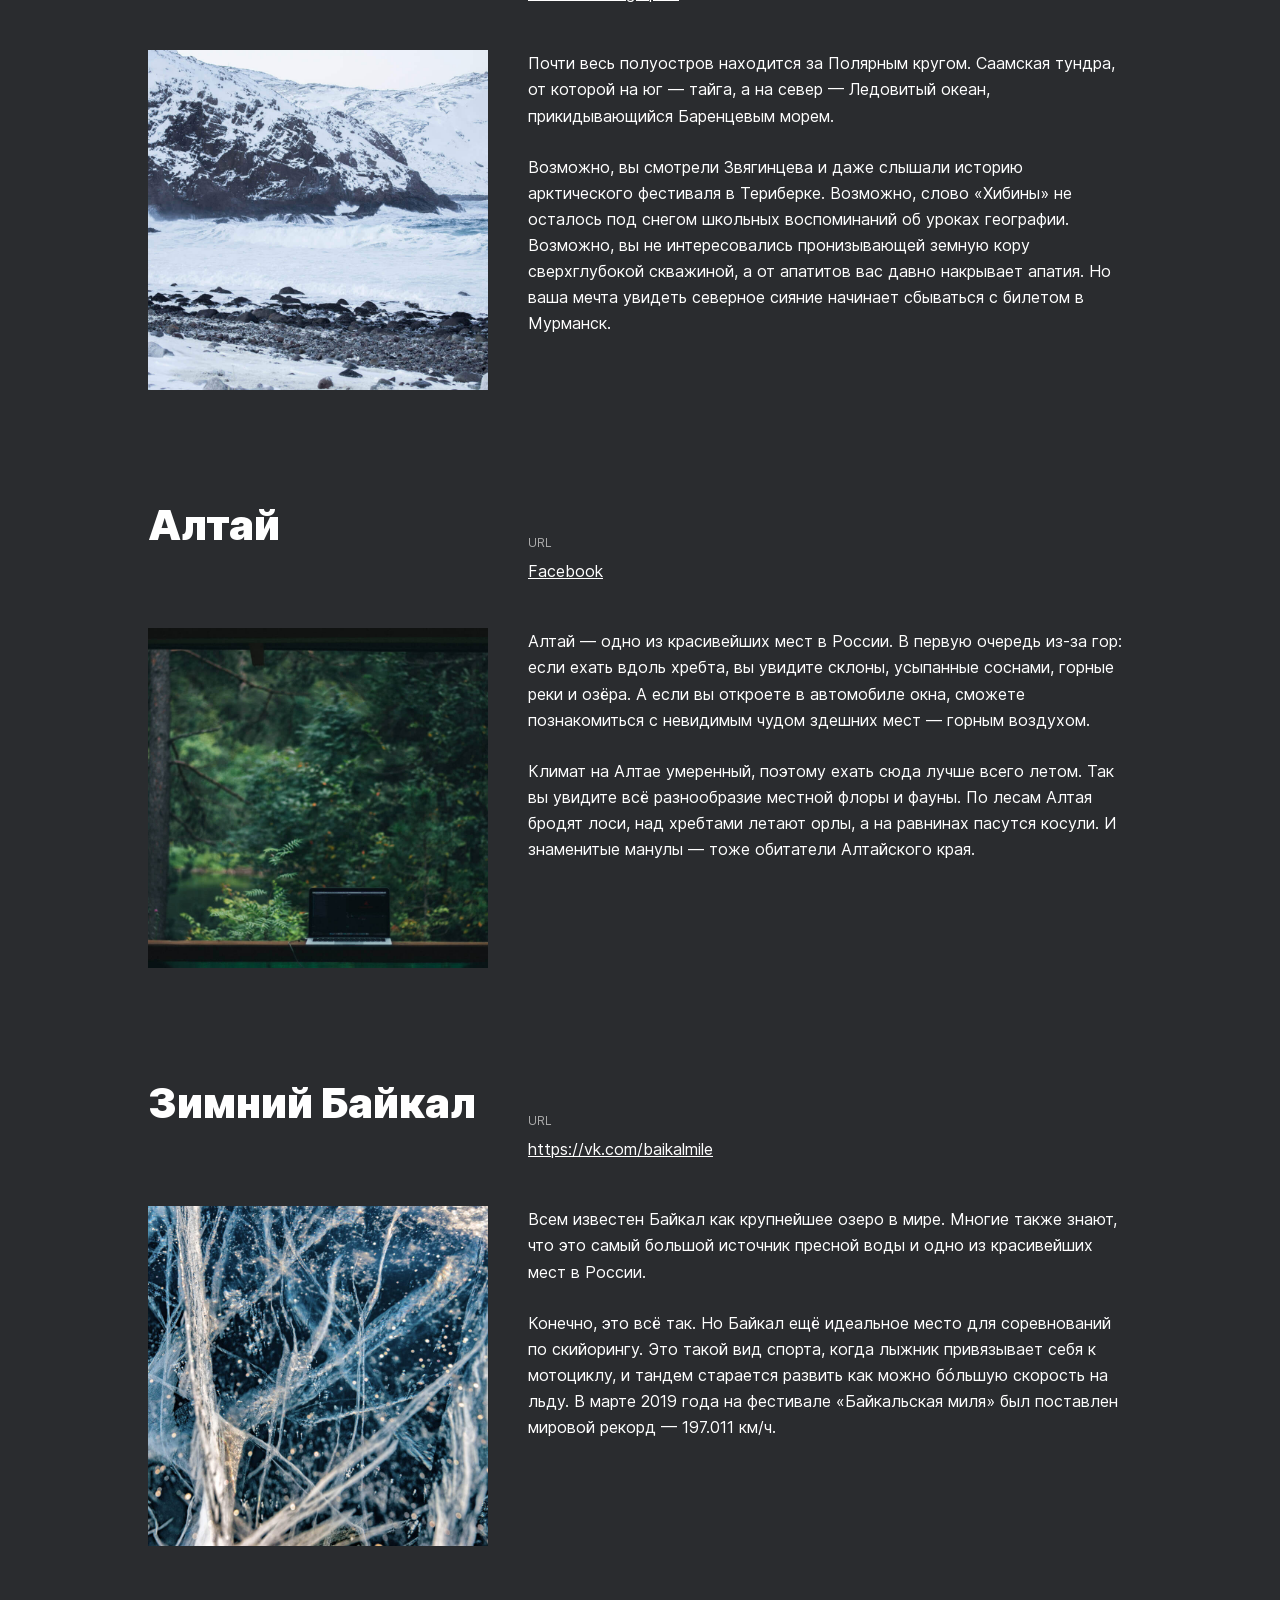
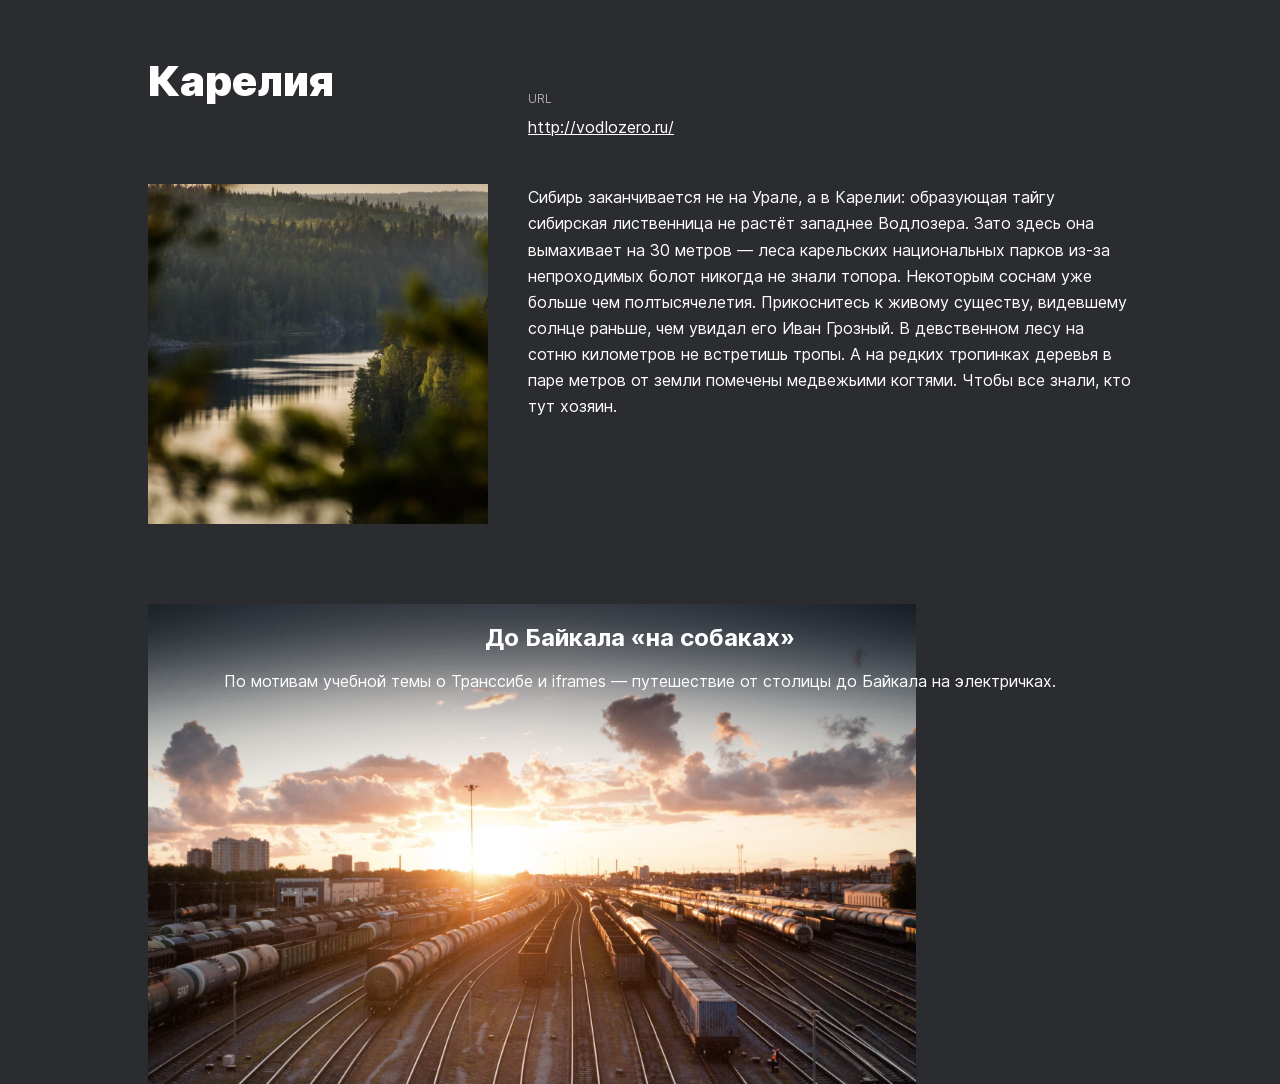
==== commit ce883737: "..." ====
--- a/index.html
+++ b/index.html
@@ -68,10 +68,10 @@
           </div>
           <img alt="Куршская коса" src="./images/place-kosa.jpg" class="place__image">
           <div class="place__text">
-            <p class="place_paragraph">Здесь, посреди лесов и песчаных дюн, вы сможете увидеть два водных горизонта — спокойного Куршского залива с одной стороны 
+            <p class="place__paragraph">Здесь, посреди лесов и песчаных дюн, вы сможете увидеть два водных горизонта — спокойного Куршского залива с одной стороны 
               и подёрнутого рябью волн Балтийского моря 
               с другой. Уникальная природная зона на краю российского анклава.</p>
-            <p class="place_paragraph">На этом Калининградская область не заканчивается. Для путешественника 
+            <p class="place__paragraph">На этом Калининградская область не заканчивается. Для путешественника 
               и исследователя там же по соседству — самая западная точка России, Балтийская коса, — 
               и немецкое наследие россыпи небольших приморских городов. Атмосфера здешних мест исключает суету, окуная в спокойствие природы 
               и запах стального, прохладного моря.</p>
@@ -86,9 +86,9 @@
           </div>
           <img alt="Кольский" src="./images/place-kolsky.jpg" class="place__image">
           <div class="place__text">
-            <p class="place_paragraph">Почти весь полуостров находится за Полярным кругом. Саамская тундра, от которой на юг — 
+            <p class="place__paragraph">Почти весь полуостров находится за Полярным кругом. Саамская тундра, от которой на юг — 
               тайга, а на север — Ледовитый океан, прикидывающийся Баренцевым морем.</p>
-            <p class="place_paragraph">Возможно, вы смотрели Звягинцева и даже слышали историю арктического фестиваля 
+            <p class="place__paragraph">Возможно, вы смотрели Звягинцева и даже слышали историю арктического фестиваля 
               в Териберке. Возможно, слово «Хибины» не осталось под снегом школьных воспоминаний 
               об уроках географии. Возможно, вы не интересовались пронизывающей земную кору сверхглубокой скважиной, а от апатитов вас давно накрывает апатия. Но ваша мечта увидеть северное сияние начинает сбываться с билетом
               в Мурманск.</p>
@@ -103,11 +103,11 @@
           </div>
           <img alt="Алтай" src="./images/place-altai.jpg" class="place__image">
           <div class="place__text">
-            <p class="place_paragraph">Алтай — одно из красивейших мест в России. 
+            <p class="place__paragraph">Алтай — одно из красивейших мест в России. 
               В первую очередь из-за гор: если ехать вдоль хребта, вы увидите склоны, усыпанные соснами, горные реки и озёра. А если вы откроете 
               в автомобиле окна, сможете познакомиться 
               с невидимым чудом здешних мест — горным воздухом.</p>
-            <p class="place_paragraph">Климат на Алтае умеренный, поэтому ехать сюда лучше всего летом. Так вы увидите всё разнообразие местной флоры и фауны. По лесам Алтая бродят лоси, над хребтами летают орлы, 
+            <p class="place__paragraph">Климат на Алтае умеренный, поэтому ехать сюда лучше всего летом. Так вы увидите всё разнообразие местной флоры и фауны. По лесам Алтая бродят лоси, над хребтами летают орлы, 
               а на равнинах пасутся косули. И знаменитые манулы — тоже обитатели Алтайского края.</p>
           </div>
         </div>
@@ -120,10 +120,10 @@
           </div>
           <img alt="Зимний Байкал" src="./images/place-winter-baikal.jpg" class="place__image">
           <div class="place__text">
-            <p class="place_paragraph">Всем известен Байкал как крупнейшее озеро 
+            <p class="place__paragraph">Всем известен Байкал как крупнейшее озеро 
               в мире. Многие также знают, что это самый большой источник пресной воды и одно 
               из красивейших мест в России.</p>
-            <p class="place_paragraph">Конечно, это всё так. Но Байкал ещё идеальное место для соревнований по скийорингу. Это такой вид спорта, когда лыжник привязывает себя к мотоциклу, и тандем старается развить как можно бóльшую скорость на льду. В марте 2019 года на фестивале «Байкальская миля» был поставлен мировой рекорд — 197.011 км/ч.</p>
+            <p class="place__paragraph">Конечно, это всё так. Но Байкал ещё идеальное место для соревнований по скийорингу. Это такой вид спорта, когда лыжник привязывает себя к мотоциклу, и тандем старается развить как можно бóльшую скорость на льду. В марте 2019 года на фестивале «Байкальская миля» был поставлен мировой рекорд — 197.011 км/ч.</p>
           </div>
         </div>
 
@@ -135,12 +135,19 @@
           </div>
           <img alt="Карелия" src="./images/place-karelia.jpg" class="place__image">
           <div class="place__text">
-            <p class="place_paragraph">Сибирь заканчивается не на Урале, а в Карелии: образующая тайгу сибирская лиственница не растёт западнее Водлозера. Зато здесь она вымахивает на 30 метров — леса карельских национальных парков из-за непроходимых болот никогда не знали топора. Некоторым соснам уже больше чем полтысячелетия. Прикоснитесь к живому существу, видевшему солнце раньше, чем увидал его Иван Грозный. В девственном лесу на сотню километров не встретишь тропы. А на редких тропинках деревья в паре метров от земли помечены медвежьими когтями. Чтобы все знали, кто тут хозяин.</p>
+            <p class="place__paragraph">Сибирь заканчивается не на Урале, а в Карелии: образующая тайгу сибирская лиственница не растёт западнее Водлозера. Зато здесь она вымахивает на 30 метров — леса карельских национальных парков из-за непроходимых болот никогда не знали топора. Некоторым соснам уже больше чем полтысячелетия. Прикоснитесь к живому существу, видевшему солнце раньше, чем увидал его Иван Грозный. В девственном лесу на сотню километров не встретишь тропы. А на редких тропинках деревья в паре метров от земли помечены медвежьими когтями. Чтобы все знали, кто тут хозяин.</p>
           </div>
         </div>
 
+        <section class="cover">
+          <div class="cover__overlay">
+              <h2 class="cover__title">До Байкала «на собаках»</h2>
+              <p class="cover__subtitle">По мотивам учебной темы о Транссибе и iframes — путешествие от столицы до Байкала на электричках.</p>
+          </div>
+          </section>
+      </section>
 
-      </section>
+    
 
     </main>
   </div>
--- a/pages/index.css
+++ b/pages/index.css
@@ -42,4 +42,8 @@
 
 @import url(../blocks/places/places.css);
 
-
+@import url(../blocks/cover/__background/cover__background.css);
+@import url(../blocks/cover/__overlay/cover__background.css);
+@import url(../blocks/cover/__subtitle/cover__subtitle.css);
+@import url(../blocks/cover/__title/cover__title.css);
+@import url(../blocks/cover/cover.css);
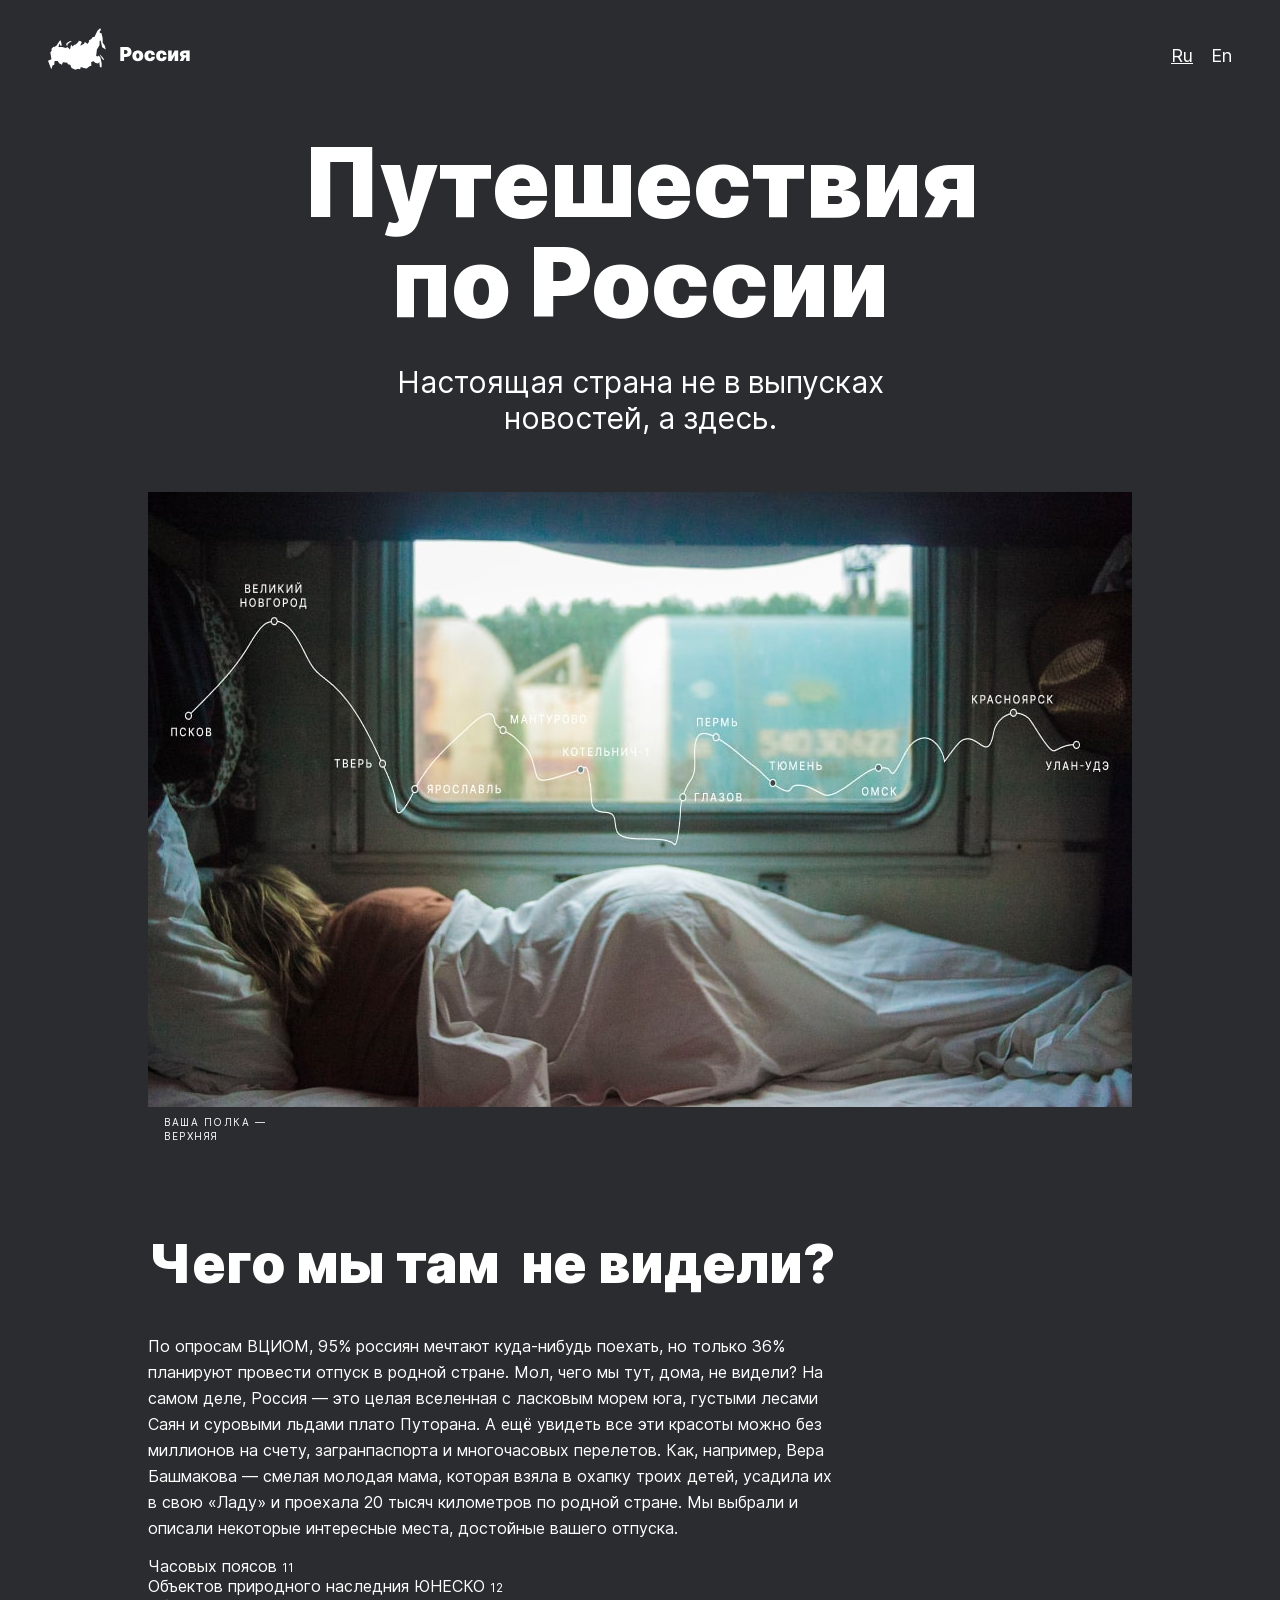
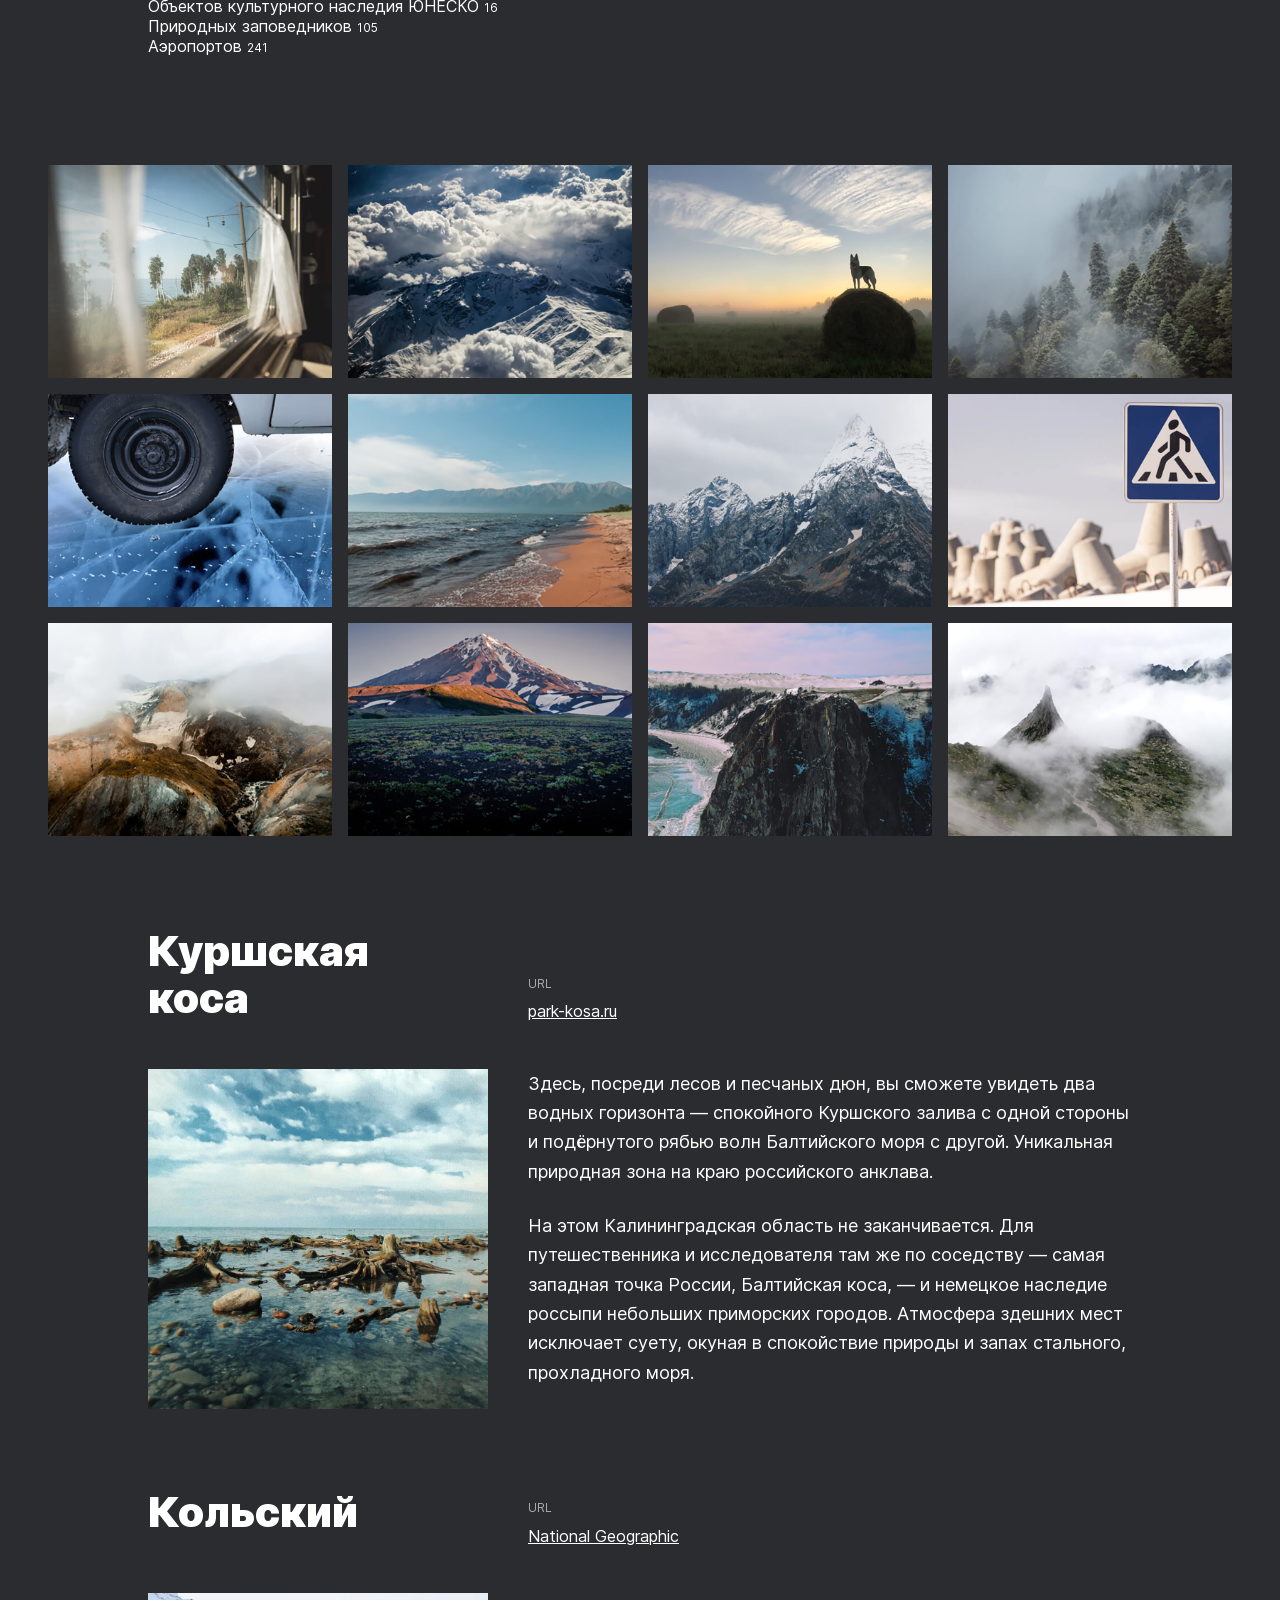
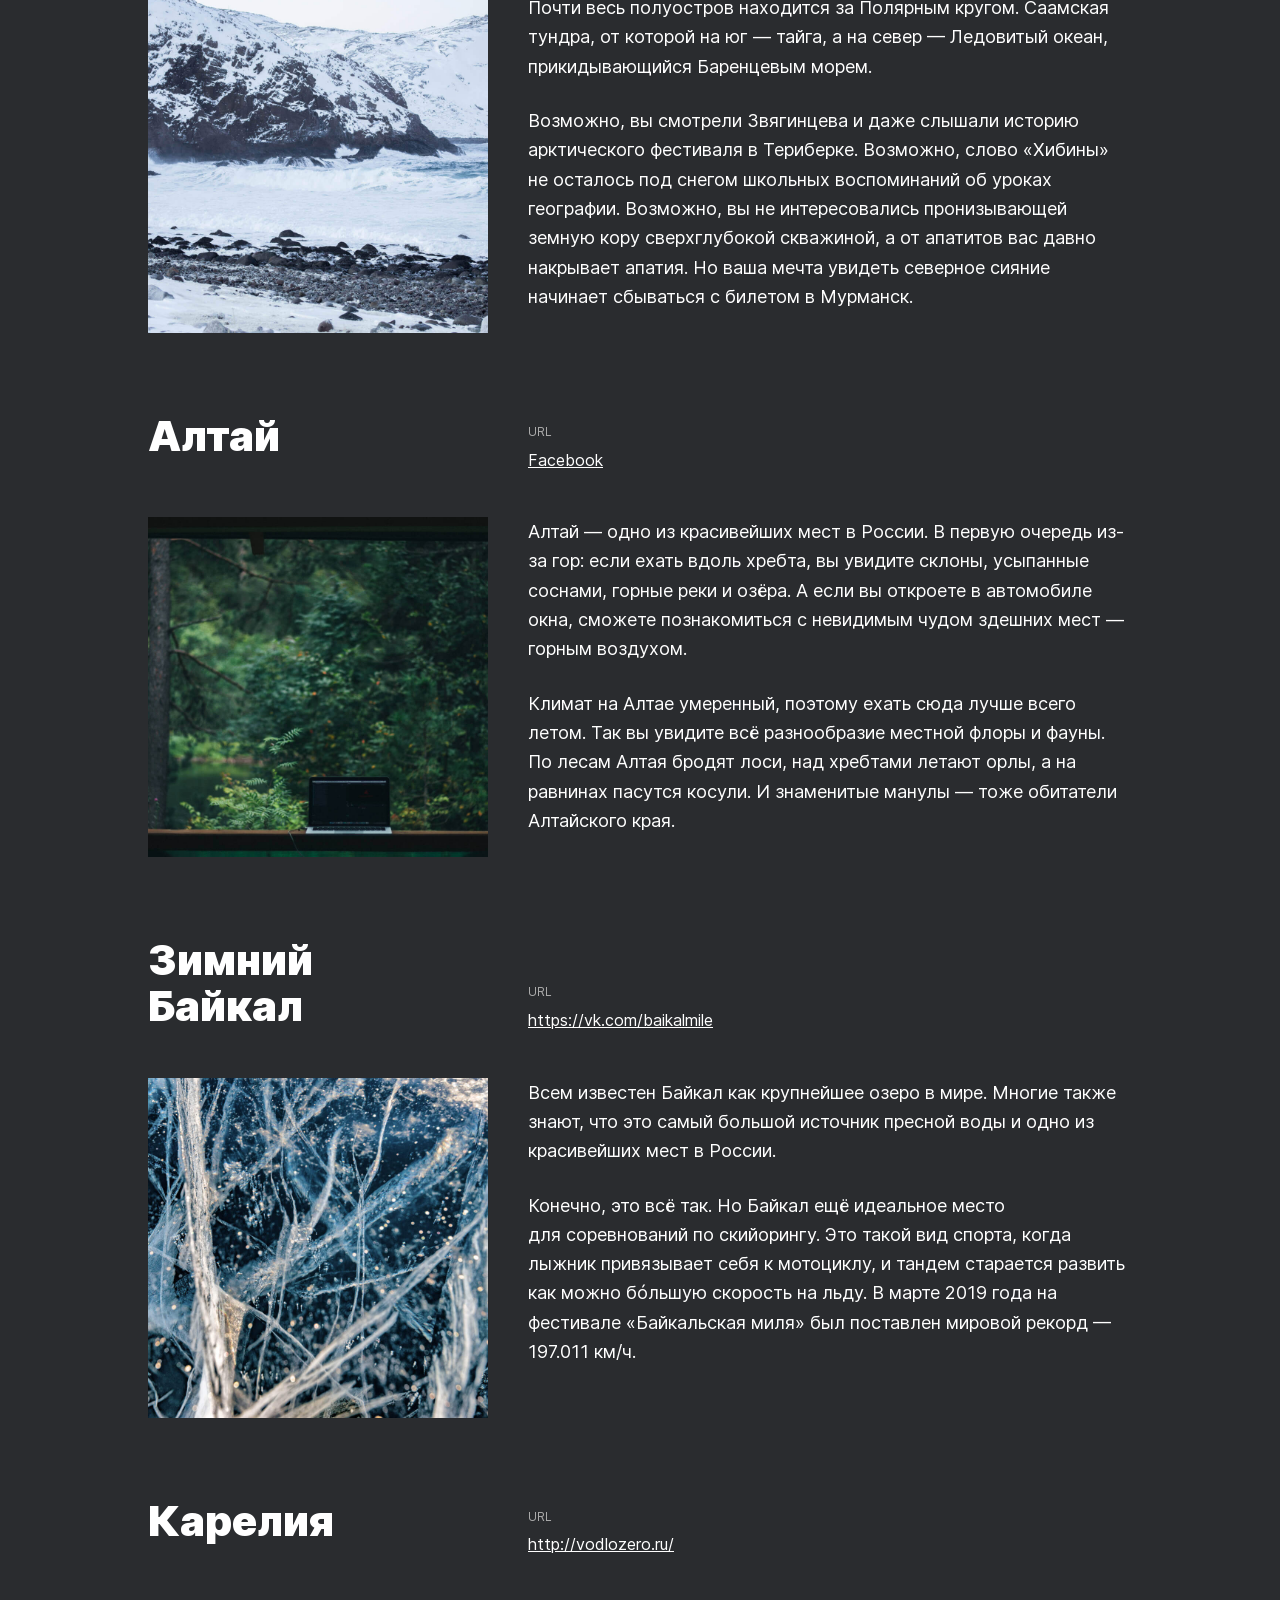
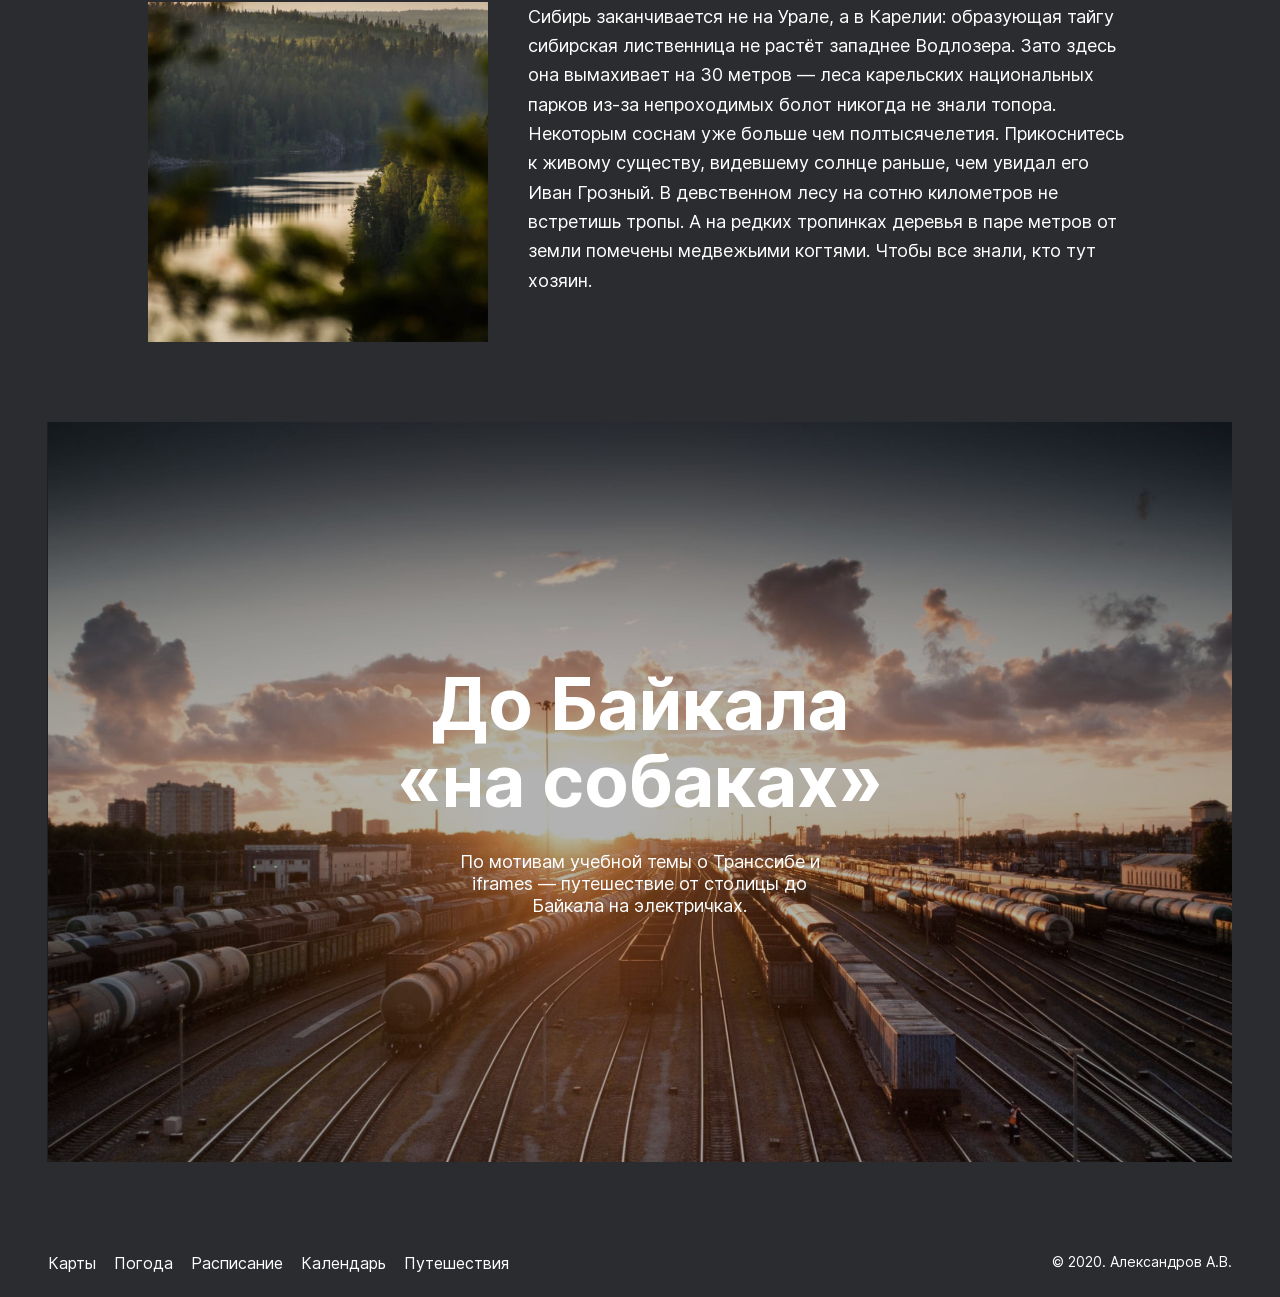
==== commit c0020083: "Первая версия создана" ====
--- a/index.html
+++ b/index.html
@@ -33,7 +33,6 @@
           А ещё увидеть все эти красоты можно без миллионов на счету, загранпаспорта и многочасовых перелетов.
           Как, например, Вера Башмакова — смелая молодая мама, которая взяла в охапку троих детей, усадила их в свою «Ладу»
           и проехала 20 тысяч километров по родной стране. Мы выбрали и описали некоторые интересные места, достойные вашего отпуска.
-      
         </p>
         <ul class="intro__lists">
           <li class="intro__list">Часовых поясов <span class="intro__list-light">11</span></li>
@@ -64,7 +63,7 @@
           <h2 class="place__title">Куршская коса</h2>
           <div class="place__website">
             <p class="place__subtitle">URL</p>
-            <a class="place__url" href="#">park-kosa.ru</a>
+            <a class="place__url" href="http://park-kosa.ru">park-kosa.ru</a>
           </div>
           <img alt="Куршская коса" src="./images/place-kosa.jpg" class="place__image">
           <div class="place__text">
@@ -82,7 +81,7 @@
           <h2 class="place__title">Кольский</h2>
           <div class="place__website">
             <p class="place__subtitle">URL</p>
-            <a class="place__url" href="#">National Geographic</a>
+            <a class="place__url" href="https://yourshot.nationalgeographic.com/photos/?keywords=kolskiy">National Geographic</a>
           </div>
           <img alt="Кольский" src="./images/place-kolsky.jpg" class="place__image">
           <div class="place__text">
@@ -99,7 +98,7 @@
           <h2 class="place__title">Алтай</h2>
           <div class="place__website">
             <p class="place__subtitle">URL</p>
-            <a class="place__url" href="#">Facebook</a>
+            <a class="place__url" href="https://www.facebook.com/vera.bashmakova/posts/10156011613718822">Facebook</a>
           </div>
           <img alt="Алтай" src="./images/place-altai.jpg" class="place__image">
           <div class="place__text">
@@ -116,7 +115,7 @@
           <h2 class="place__title">Зимний Байкал</h2>
           <div class="place__website">
             <p class="place__subtitle">URL</p>
-            <a class="place__url" href="#">https://vk.com/baikalmile</a>
+            <a class="place__url" href="https://vk.com/baikalmile">https://vk.com/baikalmile</a>
           </div>
           <img alt="Зимний Байкал" src="./images/place-winter-baikal.jpg" class="place__image">
           <div class="place__text">
@@ -131,7 +130,7 @@
           <h2 class="place__title">Карелия</h2>
           <div class="place__website">
             <p class="place__subtitle">URL</p>
-            <a class="place__url" href="#">http://vodlozero.ru/</a>
+            <a class="place__url" href="http://vodlozero.ru">http://vodlozero.ru/</a>
           </div>
           <img alt="Карелия" src="./images/place-karelia.jpg" class="place__image">
           <div class="place__text">
@@ -139,20 +138,35 @@
           </div>
         </div>
 
-        <section class="cover">
-          <div class="cover__overlay">
-              <h2 class="cover__title">До Байкала «на собаках»</h2>
-              <p class="cover__subtitle">По мотивам учебной темы о Транссибе и iframes — путешествие от столицы до Байкала на электричках.</p>
-          </div>
-          </section>
       </section>
 
-    
+      <section class="cover">
+        <a class="cover__link" href="https://stampsy.com/na-elektrichkakh-do-baikala">
+          <h2 class="cover__title">До Байкала «на собаках»</h2>
+          <p class="cover__subtitle">По мотивам учебной темы о Транссибе и iframes — путешествие от столицы до Байкала на электричках.</p>
+        </a>    
+      </section>
 
     </main>
+
+    <footer class="footer">
+
+      <nav>
+          <ul class="footer__list">
+              <li class="footer__item"><a class="footer__link" href=" https://yandex.ru/maps">Карты</a></li>
+              <li class="footer__item"><a class="footer__link" href="https://yandex.ru/pogoda">Погода</a></li>
+              <li class="footer__item"><a class="footer__link" href="https://rasp.yandex.ru">Расписание</a></li>
+              <li class="footer__item"><a class="footer__link" href="https://calendar.yandex.ru">Календарь</a></li>
+              <li class="footer__item"><a class="footer__link" href="https://travel.yandex.ru">Путешествия</a></li>
+          </ul>
+      </nav>
+      <p class="footer__copyright">© 2020. Александров А.В.</p>
+
+  </footer>
+
   </div>
+
 </body>
-
 
 </body>
 
--- a/pages/index.css
+++ b/pages/index.css
@@ -10,8 +10,6 @@
 @import url(../blocks/header/__lang/header__lang.css);
 @import url(../blocks/header/__langs/header__langs.css);
 @import url(../blocks/header/__lang-link/_active/header__lang-link_active.css);
-
-
 
 @import url(../blocks/lead/__caption/lead__caption.css);
 @import url(../blocks/lead/__image/lead__image.css);
@@ -42,8 +40,13 @@
 
 @import url(../blocks/places/places.css);
 
-@import url(../blocks/cover/__background/cover__background.css);
-@import url(../blocks/cover/__overlay/cover__background.css);
 @import url(../blocks/cover/__subtitle/cover__subtitle.css);
 @import url(../blocks/cover/__title/cover__title.css);
 @import url(../blocks/cover/cover.css);
+@import url(../blocks/cover/__link/cover__link.css);
+
+@import url(../blocks/footer/__copyright/footer__copyright.css);
+@import url(../blocks/footer/__item/footer__item.css);
+@import url(../blocks/footer/__list/footer__list.css);
+@import url(../blocks/footer/__link/footer__link.css);
+@import url(../blocks/footer/footer.css);
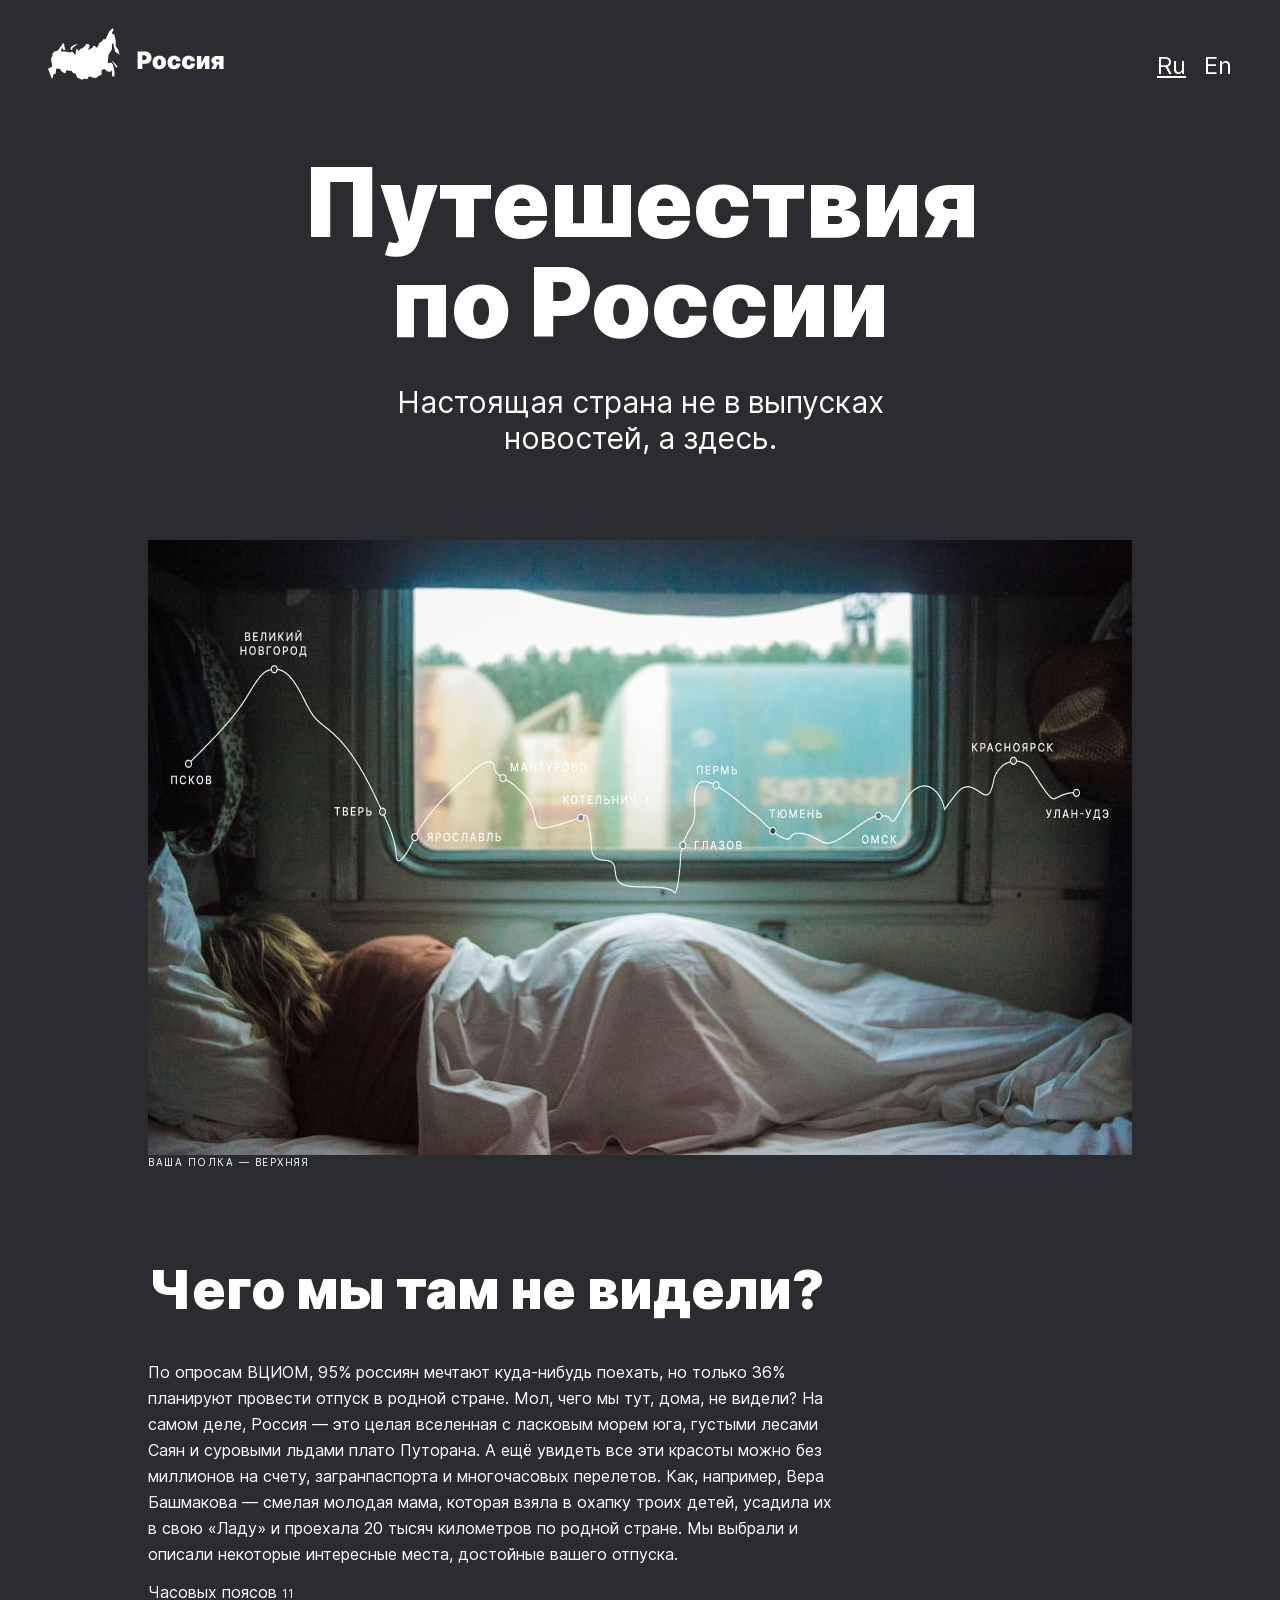
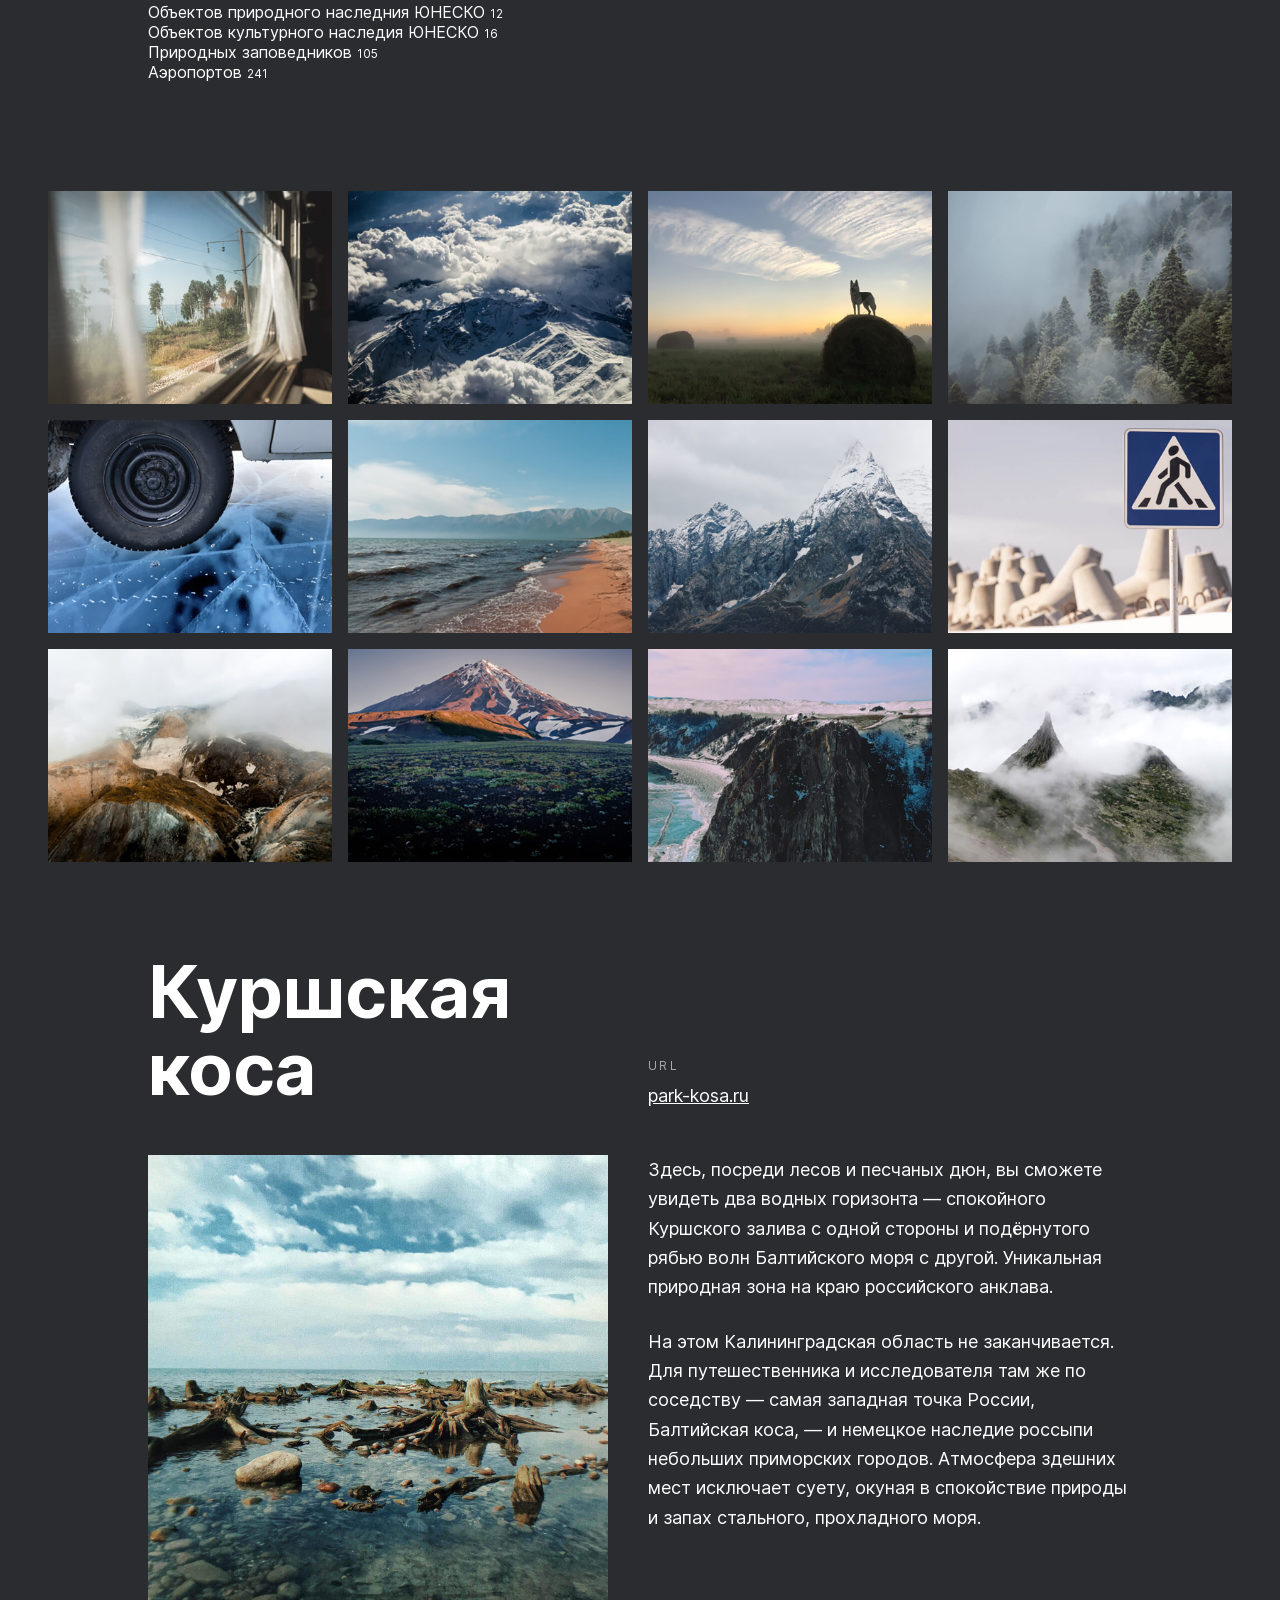
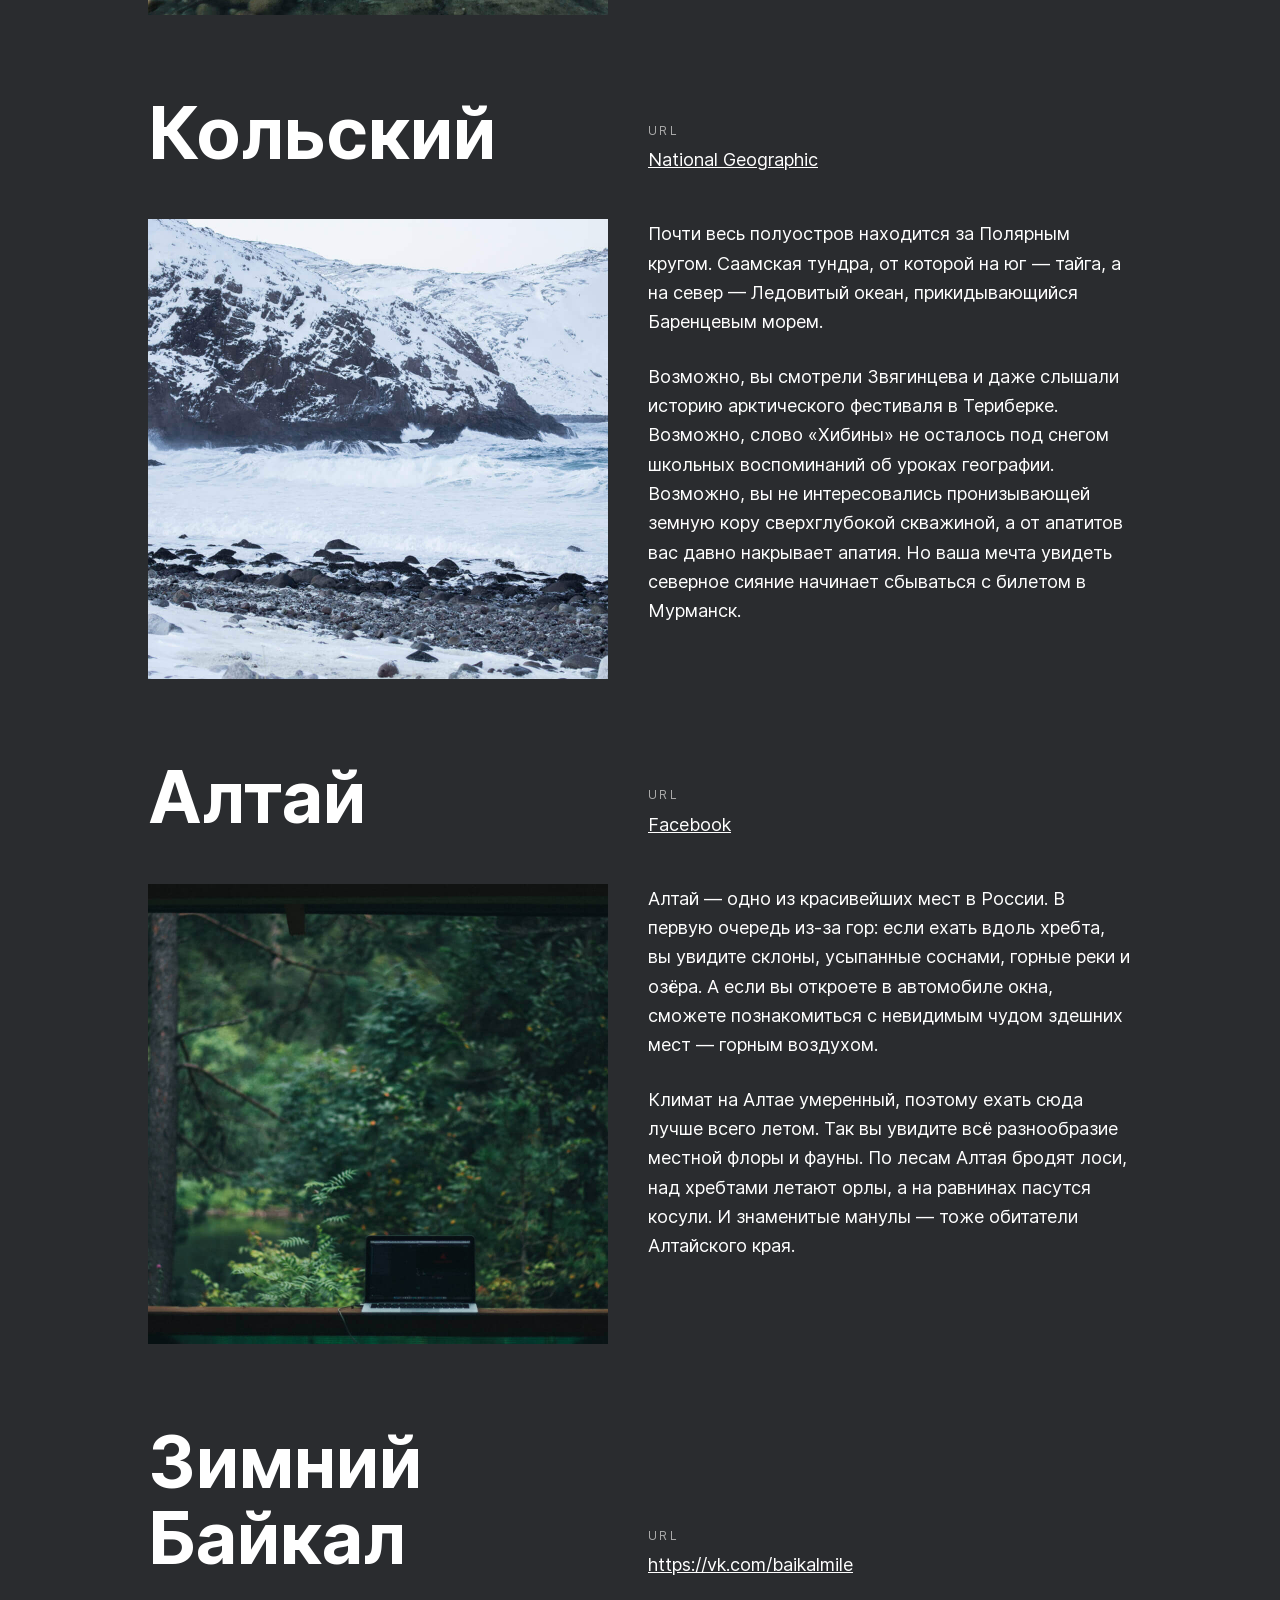
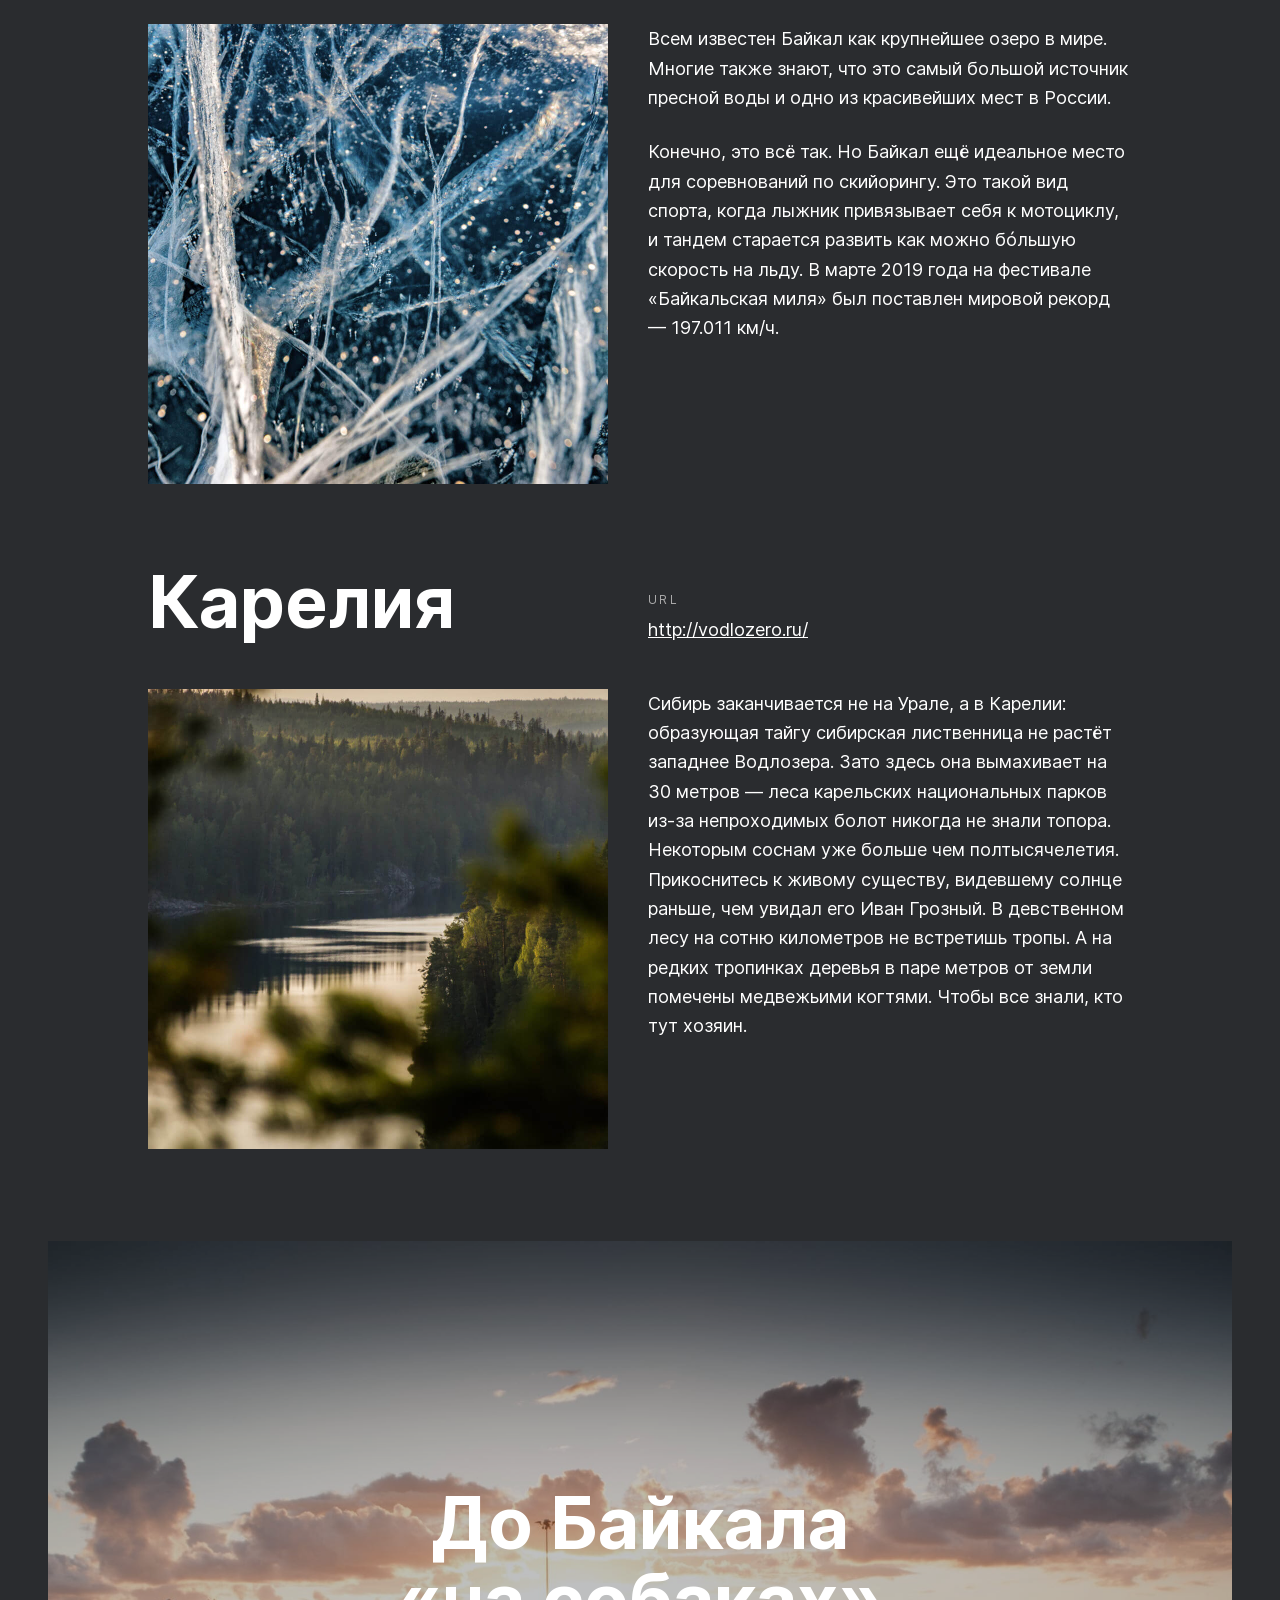
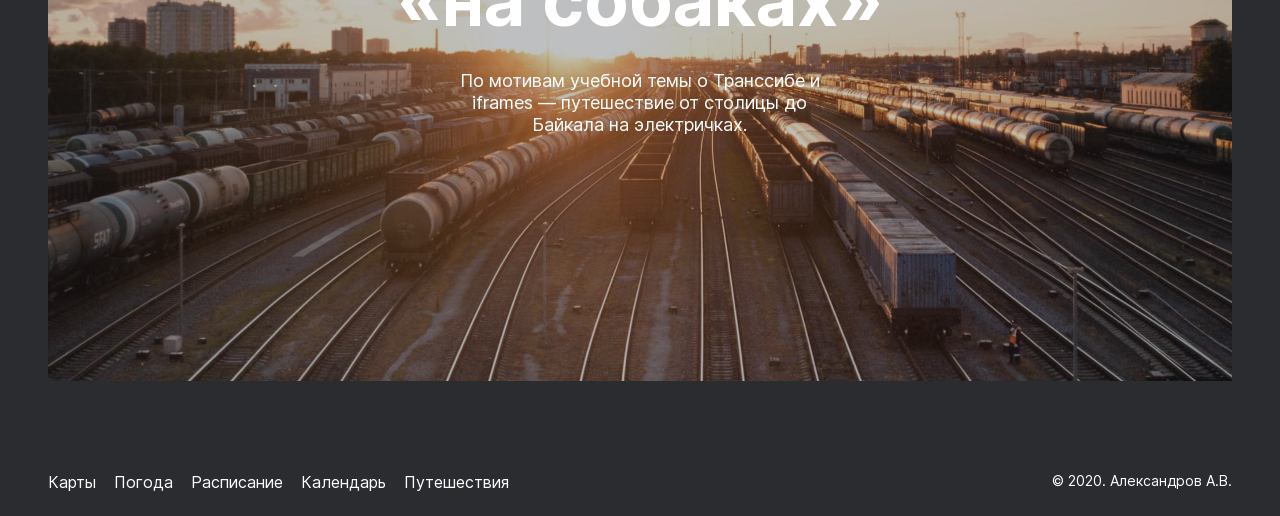
==== commit 19ec2199: "Исправления после первого ревью" ====
--- a/index.html
+++ b/index.html
@@ -2,7 +2,7 @@
 <html lang="ru">
 
 <head>
-  <meta charset="UTF-8" />
+  <meta charset="UTF-8">
   <link rel="stylesheet" href="./pages/index.css" />
   <meta name="viewport" content="width=device-width, initial-scale=1.0" />
   <title>Путешествия по России</title>
@@ -11,7 +11,7 @@
 <body>
   <div class="page">
     <header class="header">
-      <img src="./images/header-logo.svg" alt="logo Russia Map" class="header__logo" />
+      <img src="./images/header-logo.svg" alt="Логотип карты России" class="header__logo" />
       <ul class="header__langs">
         <li class="header__lang"><a class="header__lang-link header__lang-link_active" href="#">Ru</a></li> 
         <li class="header__lang"><a class="header__lang-link" href="#">En</a></li> 
@@ -21,11 +21,11 @@
       <section class="lead">
         <h1 class="lead__title">Путешествия по России</h1>
         <h2 class="lead__subtitle">Настоящая страна не в выпусках новостей, а здесь.</h2>
-        <img src="./images/lead-polka.jpg" class="lead__image" alt="Photo train">
+        <img src="./images/lead-polka.jpg" class="lead__image" alt="Фото плацкарта (боковые полки)">
         <p class="lead__caption">ваша полка — верхняя</p>
       </section>
       <section class="intro">
-        <h2 class="intro__title">Чего мы там&nbsp; не видели?</h2>
+        <h2 class="intro__title">Чего мы там не видели?</h2>
         <p class="intro__text">
           По опросам ВЦИОМ, 95% россиян мечтают куда-нибудь поехать,
           но только 36% планируют провести отпуск в родной стране. Мол, чего мы тут, дома, не видели?
@@ -168,6 +168,4 @@
 
 </body>
 
-</body>
-
 </html>
